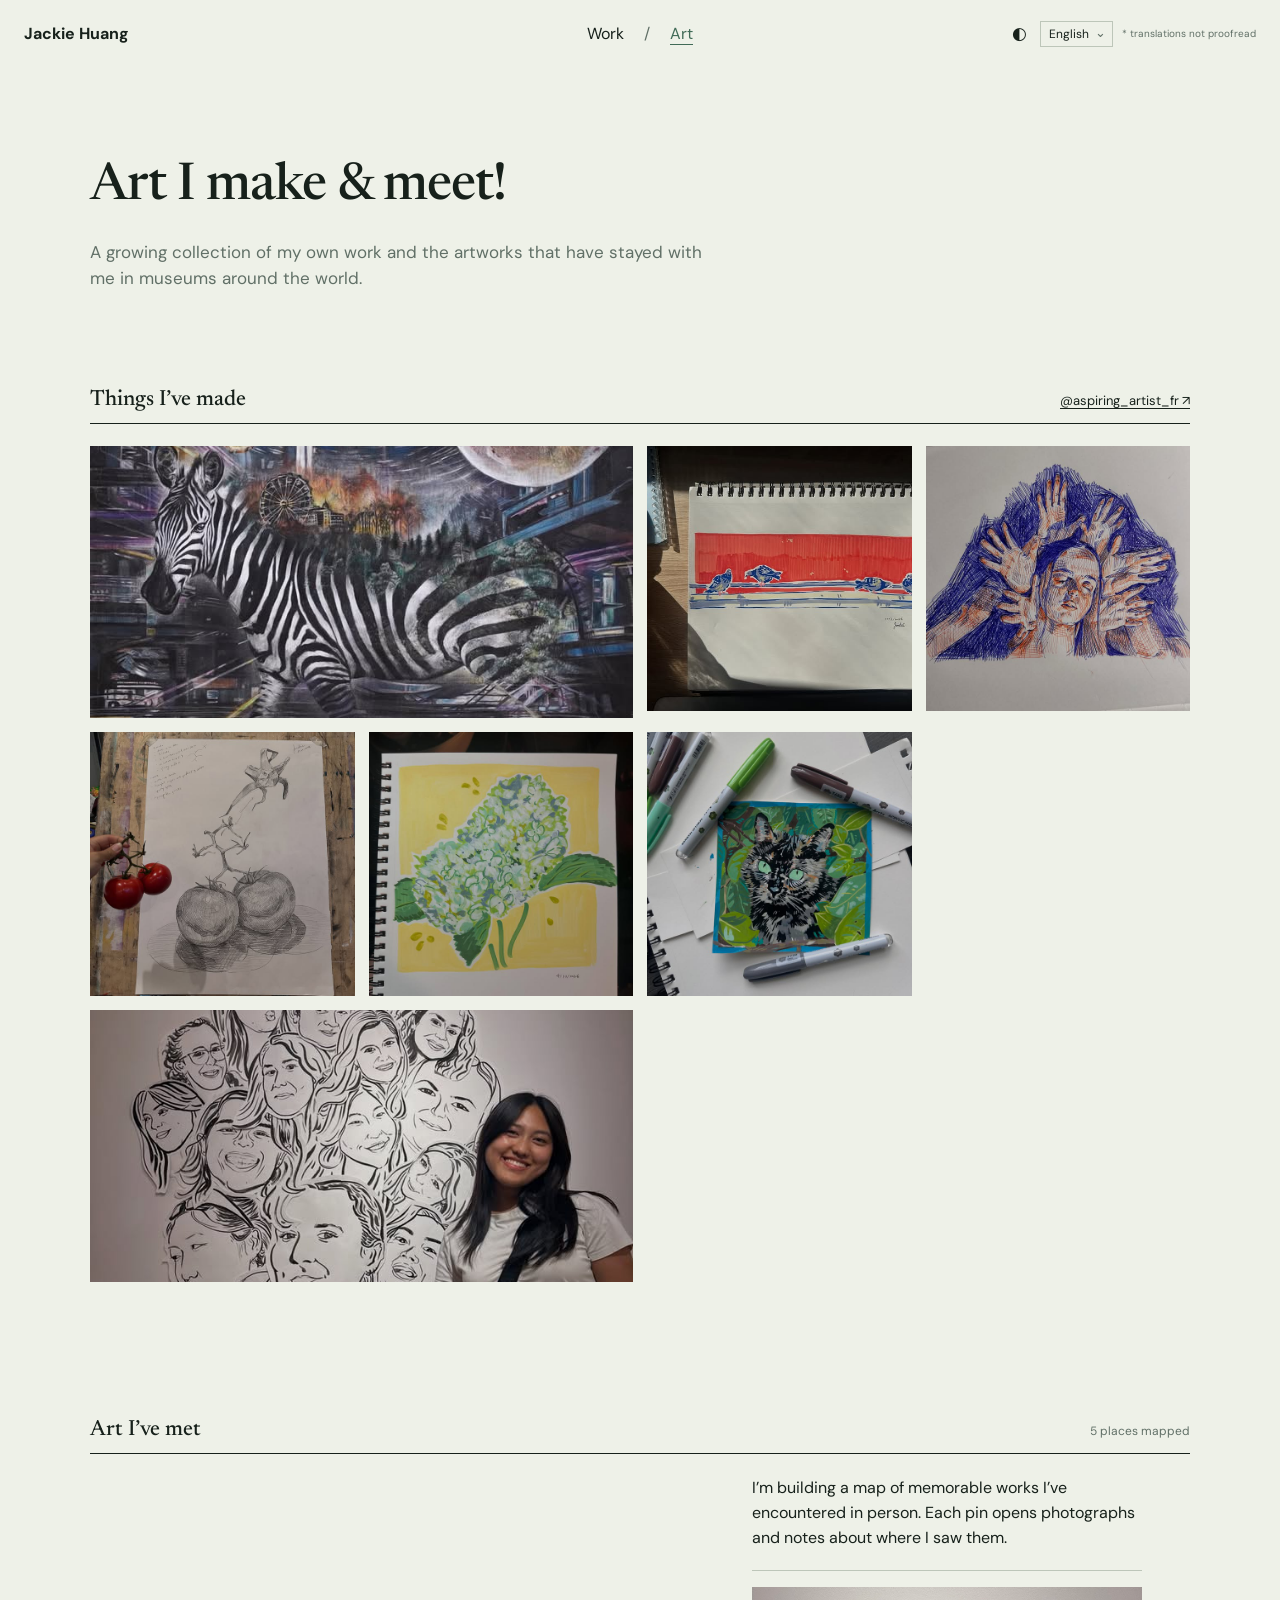
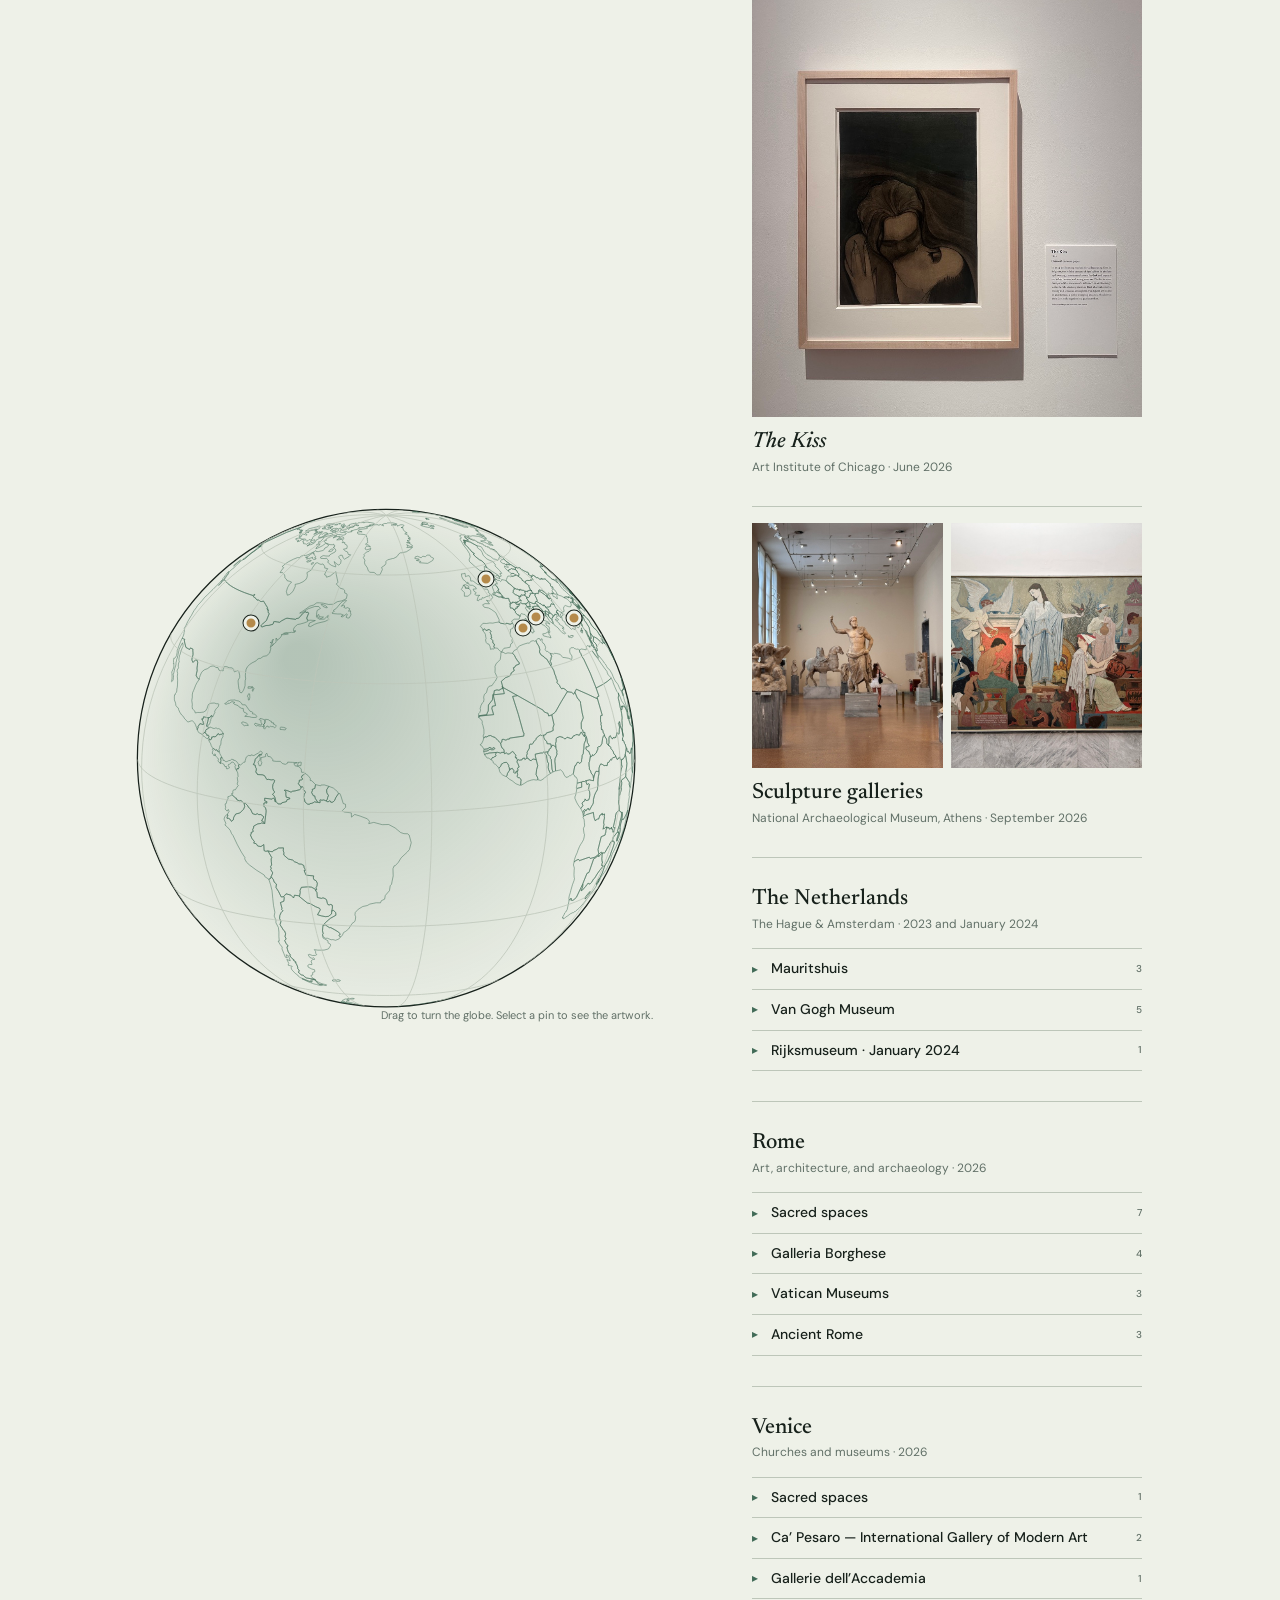
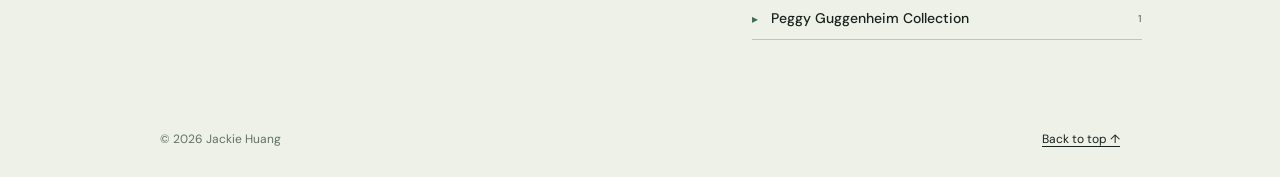
==== art.html @ d1104875 "Add Rijksmuseum visit from January 2024" ====
<!doctype html>
<html lang="en">
<head>
  <meta charset="utf-8">
  <meta name="viewport" content="width=device-width, initial-scale=1">
  <meta name="description" content="Art made and encountered by Jackie Huang.">
  <meta name="theme-color" content="#EEF1E8">
  <title>Art — Jackie Huang</title>
  <link rel="icon" href="assets/favicon.svg" type="image/svg+xml">
  <link rel="stylesheet" href="styles.css?v=20261101-6">
</head>
<body class="art-page">
  <header class="topbar">
    <a class="name" href="index.html">Jackie Huang</a>
    <nav aria-label="Main navigation" data-i18n-aria="mainNavigation">
      <a href="index.html#work" data-i18n="navWork">Work</a><span>/</span>
      <a href="art.html" aria-current="page" data-i18n="navArt">Art</a>
    </nav>
    <div class="header-tools">
      <button id="theme-toggle" type="button" aria-label="Toggle dark mode" data-i18n-aria="themeToggle">◐</button>
      <label class="language-picker">
        <span class="sr-only" data-i18n="language">Language</span>
        <span class="select-shell">
          <select id="language-select" aria-label="Language" data-i18n-aria="language">
            <option value="en">English</option>
            <option value="zh-TW">繁體中文 *</option>
            <option value="fr">Français *</option>
            <option value="he">עברית *</option>
          </select>
        </span>
        <small data-i18n="translationNote">* translations not proofread</small>
      </label>
    </div>
  </header>

  <main id="top" class="art-main">
    <section class="art-intro">
      <h1 data-i18n="pageTitle">Art I make &amp; meet!</h1>
      <p data-i18n="pageIntro">A growing collection of my own work and the artworks that have stayed with me in museums around the world.</p>
    </section>

    <section class="art-section" aria-labelledby="my-art-title">
      <div class="section-line"><h2 id="my-art-title" data-i18n="myArt">Things I’ve made</h2><a href="https://www.instagram.com/aspiring_artist_fr/" target="_blank" rel="noreferrer">@aspiring_artist_fr ↗</a></div>
      <div class="art-grid">
        <figure class="wide"><img src="assets/art-zebra.jpg" alt="Mixed-media artwork of a zebra in a surreal landscape" data-i18n-alt="altZebra" loading="lazy"></figure>
        <figure><img src="assets/art-birds.jpg" alt="Red and blue marker drawing of birds" data-i18n-alt="altBirds" loading="lazy"></figure>
        <figure><img src="assets/art-hands.jpg" alt="Blue and orange ink portrait surrounded by hands" data-i18n-alt="altHands" loading="lazy"></figure>
        <figure><img src="assets/art-tomatoes.jpg" alt="Pencil still life study of tomatoes" data-i18n-alt="altTomatoes" loading="lazy"></figure>
        <figure><img src="assets/art-hydrangea.jpg" alt="Green hydrangea illustration on yellow" data-i18n-alt="altHydrangea" loading="lazy"></figure>
        <figure><img src="assets/art-cat.jpg" alt="Marker portrait of a tortoiseshell cat" data-i18n-alt="altCat" loading="lazy"></figure>
        <figure><img src="assets/art-wall.jpg" alt="Jackie standing beside a large wall drawing of faces" data-i18n-alt="altWall" loading="lazy"></figure>
      </div>
    </section>

    <section class="museum-section" aria-labelledby="museum-title">
      <div class="section-line"><h2 id="museum-title" data-i18n="museumTitle">Art I’ve met</h2><span data-i18n="museumCounter">5 places mapped</span></div>
      <div class="globe-layout">
        <div class="globe-wrap">
          <canvas id="museum-globe" width="640" height="640" aria-label="An interactive rotating globe for artworks seen around the world" data-i18n-aria="globeLabel"></canvas>
          <button class="globe-pin" id="chicago-pin" type="button" aria-label="View the artwork seen in Chicago" data-i18n-aria="chicagoPin"></button>
          <button class="globe-pin" id="athens-pin" type="button" aria-label="View the museum visit in Athens" data-i18n-aria="athensPin"></button>
          <button class="globe-pin" id="rome-pin" type="button" aria-label="View art and architecture seen in Rome" data-i18n-aria="romePin"></button>
          <button class="globe-pin" id="venice-pin" type="button" aria-label="View art and architecture seen in Venice" data-i18n-aria="venicePin"></button>
          <button class="globe-pin" id="netherlands-pin" type="button" aria-label="View artworks seen in the Netherlands" data-i18n-aria="netherlandsPin"></button>
          <p class="globe-instruction" data-i18n="globeInstruction">Drag to turn the globe.</p>
        </div>
        <div class="museum-copy">
          <p data-i18n="museumIntro">I’m building a map of memorable works I’ve encountered in person. Each pin will open a photograph and a note about where I saw it.</p>
          <article class="museum-card" id="chicago-art-entry">
            <img src="assets/aic-the-kiss-june-2026.jpeg" alt="The Kiss displayed at the Art Institute of Chicago" data-i18n-alt="altTheKiss" loading="lazy">
            <div>
              <h3><cite>The Kiss</cite></h3>
              <p data-i18n="chicagoVisit">Art Institute of Chicago · June 2026</p>
            </div>
          </article>
          <article class="museum-card" id="athens-art-entry">
            <div class="museum-card-images two-up">
              <img src="assets/athens-national-archaeological-museum-september-2026.jpeg" alt="A sculpture gallery at the National Archaeological Museum in Athens" data-i18n-alt="altAthensGallery" loading="lazy">
              <img src="assets/athens-national-archaeological-museum-mural-september-2026.jpeg" alt="A large decorative artwork at the National Archaeological Museum in Athens" data-i18n-alt="altAthensArtwork" loading="lazy">
            </div>
            <div>
              <h3 data-i18n="athensGallery">Sculpture galleries</h3>
              <p data-i18n="athensVisit">National Archaeological Museum, Athens · September 2026</p>
            </div>
          </article>
          <article class="museum-card travel-card" id="netherlands-art-entry">
            <div>
              <h3 data-i18n="netherlandsTitle">The Netherlands</h3>
              <p data-i18n="netherlandsVisit">The Hague &amp; Amsterdam · 2023 and January 2024</p>
            </div>
            <details class="travel-category">
              <summary><span>Mauritshuis</span><small>3</small></summary>
              <div class="travel-grid">
                <img src="assets/netherlands-mauritshuis-girl-pearl-earring-2023.jpeg" alt="Girl with a Pearl Earring at the Mauritshuis" data-i18n-alt="altMauritshuis" loading="lazy">
                <img src="assets/netherlands-mauritshuis-gallery-2023.jpeg" alt="Gallery interior at the Mauritshuis" data-i18n-alt="altMauritshuis" loading="lazy">
                <img src="assets/netherlands-mauritshuis-goldfinch-2023.jpeg" alt="The Goldfinch at the Mauritshuis" data-i18n-alt="altMauritshuis" loading="lazy">
              </div>
            </details>
            <details class="travel-category">
              <summary><span data-i18n="vanGoghMuseum">Van Gogh Museum</span><small>5</small></summary>
              <div class="travel-grid">
                <img src="assets/netherlands-van-gogh-self-portrait-2023.jpeg" alt="Self-Portrait with Grey Felt Hat at the Van Gogh Museum" data-i18n-alt="altVanGoghMuseum" loading="lazy">
                <img src="assets/netherlands-van-gogh-bedroom-2023.jpeg" alt="The Bedroom at the Van Gogh Museum" data-i18n-alt="altVanGoghMuseum" loading="lazy">
                <img src="assets/netherlands-van-gogh-sunflowers-2023.jpeg" alt="Sunflowers at the Van Gogh Museum" data-i18n-alt="altVanGoghMuseum" loading="lazy">
                <img src="assets/netherlands-van-gogh-yellow-house-2023.jpeg" alt="The Yellow House at the Van Gogh Museum" data-i18n-alt="altVanGoghMuseum" loading="lazy">
                <img src="assets/netherlands-van-gogh-almond-blossom-2023.jpeg" alt="Almond Blossom at the Van Gogh Museum" data-i18n-alt="altVanGoghMuseum" loading="lazy">
              </div>
            </details>
            <details class="travel-category">
              <summary><span data-i18n="rijksmuseumVisit">Rijksmuseum · January 2024</span><small>1</small></summary>
              <div class="travel-grid single">
                <img src="assets/netherlands-rijksmuseum-milkmaid-january-2024.jpeg" alt="The Milkmaid by Johannes Vermeer at the Rijksmuseum" data-i18n-alt="altRijksmuseum" loading="lazy">
              </div>
            </details>
          </article>
          <article class="museum-card travel-card" id="rome-art-entry">
            <div>
              <h3 data-i18n="romeTitle">Rome</h3>
              <p data-i18n="romeVisit">Art, architecture, and archaeology · 2026</p>
            </div>
            <details class="travel-category">
              <summary><span data-i18n="romeSacred">Sacred spaces</span><small>7</small></summary>
              <div class="travel-grid">
                <img src="assets/rome-sacred-dome-2026.jpeg" alt="Sacred art and architecture in Rome" data-i18n-alt="altRomeSacred" loading="lazy">
                <img src="assets/rome-st-peters-view-2026.jpeg" alt="Sacred art and architecture in Rome" data-i18n-alt="altRomeSacred" loading="lazy">
                <img src="assets/rome-pieta-2026.jpeg" alt="Sacred art and architecture in Rome" data-i18n-alt="altRomeSacred" loading="lazy">
                <img src="assets/rome-ecstasy-saint-teresa-2026.jpeg" alt="Sacred art and architecture in Rome" data-i18n-alt="altRomeSacred" loading="lazy">
                <img src="assets/rome-pantheon-2026.jpeg" alt="Sacred art and architecture in Rome" data-i18n-alt="altRomeSacred" loading="lazy">
                <img src="assets/rome-baroque-ceiling-2026.jpeg" alt="Sacred art and architecture in Rome" data-i18n-alt="altRomeSacred" loading="lazy">
                <img src="assets/rome-caravaggio-church-2026.jpeg" alt="Sacred art and architecture in Rome" data-i18n-alt="altRomeSacred" loading="lazy">
              </div>
            </details>
            <details class="travel-category">
              <summary><span data-i18n="romeBorghese">Galleria Borghese</span><small>4</small></summary>
              <div class="travel-grid">
                <img src="assets/rome-apollo-daphne-2026.jpeg" alt="Sculpture at the Galleria Borghese" data-i18n-alt="altRomeBorghese" loading="lazy">
                <img src="assets/rome-bernini-david-2026.jpeg" alt="Sculpture at the Galleria Borghese" data-i18n-alt="altRomeBorghese" loading="lazy">
                <img src="assets/rome-gallery-installation-2026.jpeg" alt="Gallery at the Galleria Borghese" data-i18n-alt="altRomeBorghese" loading="lazy">
                <img src="assets/rome-rape-proserpina-2026.jpeg" alt="Sculpture at the Galleria Borghese" data-i18n-alt="altRomeBorghese" loading="lazy">
              </div>
            </details>
            <details class="travel-category">
              <summary><span data-i18n="romeMuseums">Vatican Museums</span><small>3</small></summary>
              <div class="travel-grid">
                <img src="assets/rome-museum-display-2026.jpeg" alt="Art and displays in the Vatican Museums" data-i18n-alt="altRomeMuseums" loading="lazy">
                <img src="assets/rome-sartorio-painting-2026.jpeg" alt="Art and displays in the Vatican Museums" data-i18n-alt="altRomeMuseums" loading="lazy">
                <img src="assets/rome-drawing-2026.jpeg" alt="Art and displays in the Vatican Museums" data-i18n-alt="altRomeMuseums" loading="lazy">
              </div>
            </details>
            <details class="travel-category">
              <summary><span data-i18n="romeAncient">Ancient Rome</span><small>3</small></summary>
              <div class="travel-grid">
                <img src="assets/rome-capitoline-wolf-2026.jpeg" alt="Ancient Roman sites and objects" data-i18n-alt="altRomeAncient" loading="lazy">
                <img src="assets/rome-ancient-sarcophagus-2026.jpeg" alt="Ancient Roman sites and objects" data-i18n-alt="altRomeAncient" loading="lazy">
                <img src="assets/rome-colosseum-2026.jpeg" alt="Ancient Roman sites and objects" data-i18n-alt="altRomeAncient" loading="lazy">
              </div>
            </details>
          </article>
          <article class="museum-card travel-card" id="venice-art-entry">
            <div>
              <h3 data-i18n="veniceTitle">Venice</h3>
              <p data-i18n="veniceVisit">Churches and museums · 2026</p>
            </div>
            <details class="travel-category">
              <summary><span data-i18n="veniceSacred">Sacred spaces</span><small>1</small></summary>
              <div class="travel-grid single"><img src="assets/venice-sacred-space-2026.jpeg" alt="A sacred interior in Venice" data-i18n-alt="altVeniceSacred" loading="lazy"></div>
            </details>
            <details class="travel-category">
              <summary><span data-i18n="caPesaro">Ca’ Pesaro — International Gallery of Modern Art</span><small>2</small></summary>
              <div class="travel-grid">
                <img src="assets/venice-ca-pesaro-runners-2026.jpeg" alt="Art at Ca’ Pesaro’s International Gallery of Modern Art" data-i18n-alt="altCaPesaro" loading="lazy">
                <img src="assets/venice-ca-pesaro-gallery-2026.jpeg" alt="Art at Ca’ Pesaro’s International Gallery of Modern Art" data-i18n-alt="altCaPesaro" loading="lazy">
              </div>
            </details>
            <details class="travel-category">
              <summary><span>Gallerie dell’Accademia</span><small>1</small></summary>
              <div class="travel-grid single"><img src="assets/venice-accademia-gallery-2026.jpeg" alt="A gallery at the Gallerie dell’Accademia in Venice" data-i18n-alt="altAccademia" loading="lazy"></div>
            </details>
            <details class="travel-category">
              <summary><span>Peggy Guggenheim Collection</span><small>1</small></summary>
              <div class="travel-grid single"><img src="assets/venice-guggenheim-gallery-2026.jpeg" alt="A gallery at the Peggy Guggenheim Collection in Venice" data-i18n-alt="altGuggenheim" loading="lazy"></div>
            </details>
          </article>
        </div>
      </div>
    </section>
  </main>

  <footer><span>© <span id="year"></span> Jackie Huang</span><a href="#top"><span data-i18n="backToTop">Back to top</span> ↑</a></footer>
  <script src="assets/topojson-client.min.js"></script>
  <script src="art.js?v=20261101-14"></script>
</body>
</html>
---- styles.css ----
@import url('https://fonts.googleapis.com/css2?family=DM+Sans:wght@400;500;600&family=Newsreader:ital,opsz,wght@0,6..72,500;1,6..72,500&family=Noto+Sans+TC:wght@400;500;600&display=swap');
:root { --bg:#EEF1E8; --text:#17211B; --accent:#416B57; --secondary:#B58A4B; --muted:#617067; --line:#BDC6B9; --link:#17211B; --mouse-x:50vw; --mouse-y:35vh; color-scheme:light; }
:root.dark { --bg:#111713; --text:#EDF1E9; --accent:#79A98D; --secondary:#D2AA70; --muted:#A8B2A9; --line:#37443B; --link:#EDF1E9; color-scheme:dark; }
* { box-sizing:border-box; }
html { scroll-behavior:smooth; }
body { margin:0; background:var(--bg); color:var(--text); font:16px/1.55 "DM Sans", Arial, sans-serif; transition:background .3s,color .3s; }
:lang(zh-TW) body { font-family:"Noto Sans TC","PingFang TC","Microsoft JhengHei",sans-serif; letter-spacing:.015em; }
:lang(zh-TW) .name-window strong,
:lang(zh-TW) .bio>p:first-child,
:lang(zh-TW) summary,
:lang(zh-TW) .section-line h2 { font-family:"Noto Sans TC","PingFang TC","Microsoft JhengHei",sans-serif; font-weight:500; letter-spacing:.01em; }
body::before { content:""; position:fixed; inset:0; z-index:-1; pointer-events:none; opacity:0; transition:opacity .35s; background:radial-gradient(500px circle at var(--mouse-x) var(--mouse-y), rgba(121,169,141,.22), transparent 58%),radial-gradient(280px circle at calc(var(--mouse-x) + 110px) calc(var(--mouse-y) - 80px), rgba(210,170,112,.12), transparent 64%); }
.dark body::before { opacity:1; }
a { color:var(--link); text-underline-offset:3px; }
a:hover { color:var(--accent); }
button { color:inherit; }
.topbar { width:min(100% - 48px, 1240px); margin:0 auto; min-height:68px; display:grid; grid-template-columns:1fr auto 1fr; align-items:center; }
.topbar a { text-decoration:none; }.topbar .name { font-weight:700; }.topbar nav { display:flex; gap:20px; }.topbar nav span { color:var(--muted); }
.topbar nav a[aria-current="page"] { color:var(--accent); text-decoration:underline; text-underline-offset:5px; }
.language-picker { justify-self:end; display:flex; align-items:center; gap:9px; }
.header-tools { justify-self:end; display:flex; align-items:center; gap:10px; }
.header-tools #theme-toggle { font-size:17px; }
.select-shell { position:relative; display:inline-flex; }
.select-shell::after { content:"⌄"; position:absolute; right:7px; top:50%; transform:translateY(-58%); color:var(--muted); font-size:13px; line-height:1; pointer-events:none; }
.language-picker select { appearance:none; -webkit-appearance:none; field-sizing:content; min-width:0; color:var(--text); background:transparent; border:1px solid var(--line); border-radius:0; padding:5px 23px 5px 8px; font:12px/1.2 "DM Sans",Arial,sans-serif; cursor:pointer; }
.language-picker small { color:var(--muted); font-size:10px; font-weight:400; white-space:nowrap; }
.sr-only { position:absolute; width:1px; height:1px; padding:0; margin:-1px; overflow:hidden; clip:rect(0,0,0,0); white-space:nowrap; border:0; }
[dir="rtl"] .bio,[dir="rtl"] .detail-body,[dir="rtl"] .play { text-align:right; }
[dir="rtl"] .name-machine { direction:ltr; }
[dir="rtl"] .profile { text-align:right; }
[dir="rtl"] .profile-row,
[dir="rtl"] .small-links { direction:ltr; justify-content:flex-end; }
[dir="rtl"] .profile>a { direction:ltr; text-align:right; }
[dir="rtl"] bdi,
[dir="rtl"] .bio a,
[dir="rtl"] .detail-body a { direction:ltr; unicode-bidi:isolate; }
[dir="rtl"] bdi { display:inline-block; white-space:nowrap; }
main { width:min(100% - 48px, 960px); margin:105px auto 0; }
.intro { display:grid; grid-template-columns:230px minmax(0, 580px); gap:68px; align-items:start; }
.profile { text-align:right; font-size:14px; }
.profile img { display:block; width:100%; aspect-ratio:4/3; object-fit:cover; margin-bottom:18px; filter:saturate(.88); }
.name-machine { display:grid; grid-template-columns:1fr 24px; gap:8px; align-items:center; margin:0 0 14px auto; width:225px; text-align:left; }
.name-window { min-width:0; border:1px solid var(--line); padding:9px 11px 8px; overflow:hidden; background:color-mix(in srgb,var(--bg) 88%,transparent); }
.name-window strong,.name-window span { display:block; white-space:nowrap; }
.name-window strong { font:500 23px/1.1 "Newsreader", Georgia, serif; letter-spacing:-.015em; }
.name-window strong.long-name { font-size:20px; letter-spacing:-.035em; }
.name-window span { color:var(--muted); font-size:9px; text-transform:uppercase; letter-spacing:.08em; margin-top:3px; }
.name-window.spinning strong,.name-window.spinning span { animation:slot-roll .42s cubic-bezier(.2,.8,.2,1); }
#name-lever { position:relative; width:24px; height:48px; padding:0; border:0; background:none; cursor:pointer; }
#name-lever i { position:absolute; width:2px; height:31px; background:var(--text); left:11px; top:11px; transform-origin:bottom; transition:transform .18s; }
#name-lever b { position:absolute; width:11px; height:11px; border-radius:50%; background:var(--secondary); left:7px; top:3px; }
#name-lever:active i { transform:rotate(28deg); }
#name-lever:active b { transform:translate(8px,5px); }
@keyframes slot-roll { 0%{transform:translateY(0);opacity:1} 45%{transform:translateY(18px);opacity:0} 55%{transform:translateY(-18px);opacity:0} 100%{transform:translateY(0);opacity:1} }
.profile-row { display:flex; justify-content:flex-end; align-items:center; gap:10px; }
h1 { font:500 30px/1.1 "Newsreader", Georgia, serif; margin:0; letter-spacing:-.02em; }
.profile p { color:var(--muted); margin:6px 0 14px; }
.profile>a { display:block; font-size:13px; }
.small-links { display:flex; justify-content:flex-end; gap:14px; margin-top:14px; }
#theme-toggle { border:0; background:none; padding:3px; font-size:19px; line-height:1; cursor:pointer; }
.bio { font-size:17px; }.bio>p { margin:0 0 18px; }
.bio>p:first-child { font:500 22px/1.45 "Newsreader", Georgia, serif; letter-spacing:-.01em; }
details { border-top:1px solid var(--line); }
details:last-of-type { border-bottom:1px solid var(--line); }
summary { cursor:pointer; padding:15px 0; list-style:none; font:500 19px/1.4 "Newsreader", Georgia, serif; }
summary::-webkit-details-marker { display:none; }
summary::before { content:"▸"; display:inline-block; width:25px; color:var(--accent); transition:transform .15s; }
details[open] summary::before { transform:rotate(90deg); }
.detail-body { padding:0 0 18px 25px; font-size:15px; }.detail-body p:last-child { margin-bottom:0; }.detail-body span,.placeholder { color:var(--muted); }
.detail-body .work-title { color:var(--link); text-decoration:underline; text-underline-offset:3px; }
.contact-list { display:flex; flex-direction:column; gap:5px; }
.feedback-form { padding:0 0 20px 25px; }
.feedback-form>label { display:block; margin-bottom:7px; font-size:14px; }
.feedback-form textarea { display:block; width:100%; resize:vertical; min-height:96px; padding:10px 11px; color:var(--text); background:color-mix(in srgb,var(--bg) 80%,transparent); border:1px solid var(--line); border-radius:0; font:14px/1.5 "DM Sans",Arial,sans-serif; }
.feedback-form textarea:focus { outline:1px solid var(--accent); outline-offset:2px; }
.feedback-actions { display:flex; justify-content:space-between; align-items:center; gap:15px; margin-top:9px; }
.feedback-actions span { color:var(--muted); font-size:11px; }
.feedback-actions button { padding:0; border:0; background:none; font:13px/1.4 "DM Sans",Arial,sans-serif; text-decoration:underline; text-underline-offset:3px; cursor:pointer; }
.honeypot { position:absolute; left:-9999px; }
[dir="rtl"] .feedback-form { padding-right:25px; padding-left:0; }
.art-section,.play { margin-top:130px; }
.section-line { display:flex; justify-content:space-between; align-items:baseline; border-bottom:1px solid var(--text); padding-bottom:10px; margin-bottom:22px; }
.section-line h2 { margin:0; font:500 22px/1.2 "Newsreader", Georgia, serif; }.section-line a,.section-line button { font-size:13px; }
.art-grid { display:grid; grid-template-columns:repeat(3,1fr); gap:12px; align-items:start; }
.art-grid figure { margin:0; overflow:hidden; background:#ddd; }.art-grid .wide { grid-column:span 2; }
.art-grid img { width:100%; display:block; aspect-ratio:1/1; object-fit:cover; transition:filter .15s; }.art-grid img:hover { filter:grayscale(1); }
.art-grid .wide img { aspect-ratio:2/1; }.art-grid figure:last-child { grid-column:span 2; }.art-grid figure:last-child img { aspect-ratio:2/1; object-position:center 36%; }
.play p { color:var(--muted); font-size:13px; margin-top:-8px; }.section-line button { border:0; background:none; text-decoration:underline; text-underline-offset:3px; cursor:pointer; }
#constellation { display:block; width:100%; height:250px; border-bottom:1px solid var(--line); cursor:crosshair; }
.art-main { width:min(100% - 48px, 1100px); margin-top:92px; }
.art-intro { max-width:720px; margin-bottom:95px; }
.art-intro .eyebrow { margin:0 0 11px; color:var(--accent); font-size:12px; text-transform:uppercase; letter-spacing:.11em; }
.art-intro h1 { max-width:690px; font-size:52px; line-height:1.06; }
.art-intro>p:last-child { max-width:620px; margin:24px 0 0; color:var(--muted); font-size:17px; }
.art-page .art-section { margin-top:0; }
.art-page .art-grid { grid-template-columns:repeat(4,1fr); gap:14px; }
.art-page .art-grid .wide { grid-column:span 2; }
.art-page .art-grid figure:last-child { grid-column:span 2; }
.museum-section { margin-top:135px; }
.museum-section .section-line span { color:var(--muted); font-size:12px; }
.globe-layout { display:grid; grid-template-columns:minmax(320px, 1.15fr) minmax(240px, .85fr); gap:70px; align-items:center; }
.globe-wrap { position:relative; min-width:0; }
#museum-globe { display:block; width:100%; aspect-ratio:1; cursor:grab; touch-action:none; }
#museum-globe:active { cursor:grabbing; }
.globe-pin { position:absolute; width:15px; height:15px; padding:0; border:3px solid var(--bg); border-radius:50%; background:var(--secondary); box-shadow:0 0 0 1px var(--text); transform:translate(-50%,-50%); cursor:pointer; z-index:2; }
.globe-pin:hover,.globe-pin:focus-visible { width:20px; height:20px; outline:none; }
.globe-instruction { position:absolute; right:5%; bottom:5%; margin:0; color:var(--muted); font-size:11px; }
.museum-copy { max-width:390px; }
.museum-copy p { margin:0 0 20px; }
.museum-copy .placeholder { font-size:13px; }
.museum-card { border-top:1px solid var(--line); padding-top:16px; transition:border-color .25s; }
.museum-card + .museum-card { margin-top:30px; }
.museum-card img { display:block; width:100%; max-height:430px; object-fit:cover; object-position:center 55%; }
.museum-card-images { display:grid; gap:8px; }
.museum-card-images.two-up { grid-template-columns:1fr 1fr; }
.museum-card-images.two-up img { height:245px; }
.museum-card h3 { margin:12px 0 2px; font:500 22px/1.2 "Newsreader",Georgia,serif; }
.museum-card p { margin:0; color:var(--muted); font-size:12px; }
.museum-card.selected { animation:entry-pulse .8s ease-out; }
.travel-card>div:first-child { margin-bottom:15px; }
.travel-category { border-top:1px solid var(--line); }
.travel-category:last-of-type { border-bottom:1px solid var(--line); }
.travel-category summary { display:flex; justify-content:space-between; align-items:center; padding:10px 0; font:500 14px/1.4 "DM Sans",Arial,sans-serif; }
.travel-category summary::before { width:19px; font-size:12px; }
.travel-category summary small { margin-left:auto; color:var(--muted); font-size:10px; }
.travel-grid { display:grid; grid-template-columns:1fr 1fr; gap:7px; padding:0 0 12px 19px; }
.travel-grid img { height:165px; }
.travel-grid.single { grid-template-columns:1fr; }
.travel-grid.single img { height:auto; max-height:360px; }
[dir="rtl"] .travel-grid { padding-right:19px; padding-left:0; }
[dir="rtl"] .travel-category summary small { margin-right:auto; margin-left:0; }
@keyframes entry-pulse { 0%{border-color:var(--secondary);background:color-mix(in srgb,var(--secondary) 12%,transparent)} 100%{border-color:var(--line);background:transparent} }
[dir="rtl"] .art-intro,[dir="rtl"] .museum-copy { text-align:right; }
[dir="rtl"] .globe-instruction { right:auto; left:5%; }
[dir="rtl"] body.art-page { direction:ltr; }
[dir="rtl"] .art-page .topbar nav,
[dir="rtl"] .art-page .language-picker,
[dir="rtl"] .art-page .art-intro,
[dir="rtl"] .art-page .section-line,
[dir="rtl"] .art-page .museum-copy { direction:rtl; }
[dir="rtl"] .art-page .art-grid,
[dir="rtl"] .art-page .globe-wrap { direction:ltr; }
footer { width:min(100% - 48px, 960px); margin:90px auto 28px; display:flex; justify-content:space-between; color:var(--muted); font-size:12px; }
@media(max-width:700px){ .topbar{width:calc(100% - 30px);grid-template-columns:1fr auto}.topbar nav{display:none}.language-picker{display:grid;justify-items:end;gap:2px}.language-picker small{font-size:8px}.header-tools{gap:6px}main{width:calc(100% - 30px);margin-top:55px}.intro{grid-template-columns:1fr;gap:38px}.profile{text-align:left}.profile img{max-width:360px}.name-machine{margin-left:0}.profile-row,.small-links{justify-content:flex-start}.art-section,.play{margin-top:90px}.art-grid,.art-page .art-grid{grid-template-columns:1fr 1fr}.art-grid .wide,.art-page .art-grid .wide{grid-column:span 2}.art-grid figure:last-child,.art-page .art-grid figure:last-child{grid-column:span 2}.art-intro{margin-bottom:70px}.art-intro h1{font-size:38px}.museum-section{margin-top:95px}.globe-layout{grid-template-columns:1fr;gap:30px}.museum-copy{max-width:100%}.museum-card-images.two-up{grid-template-columns:1fr}.museum-card-images.two-up img{height:auto;max-height:420px}.travel-grid img{height:145px}footer{width:calc(100% - 30px)}}
@media(prefers-reduced-motion:reduce){html{scroll-behavior:auto}*{transition:none!important}.name-window.spinning strong,.name-window.spinning span{animation:none}}
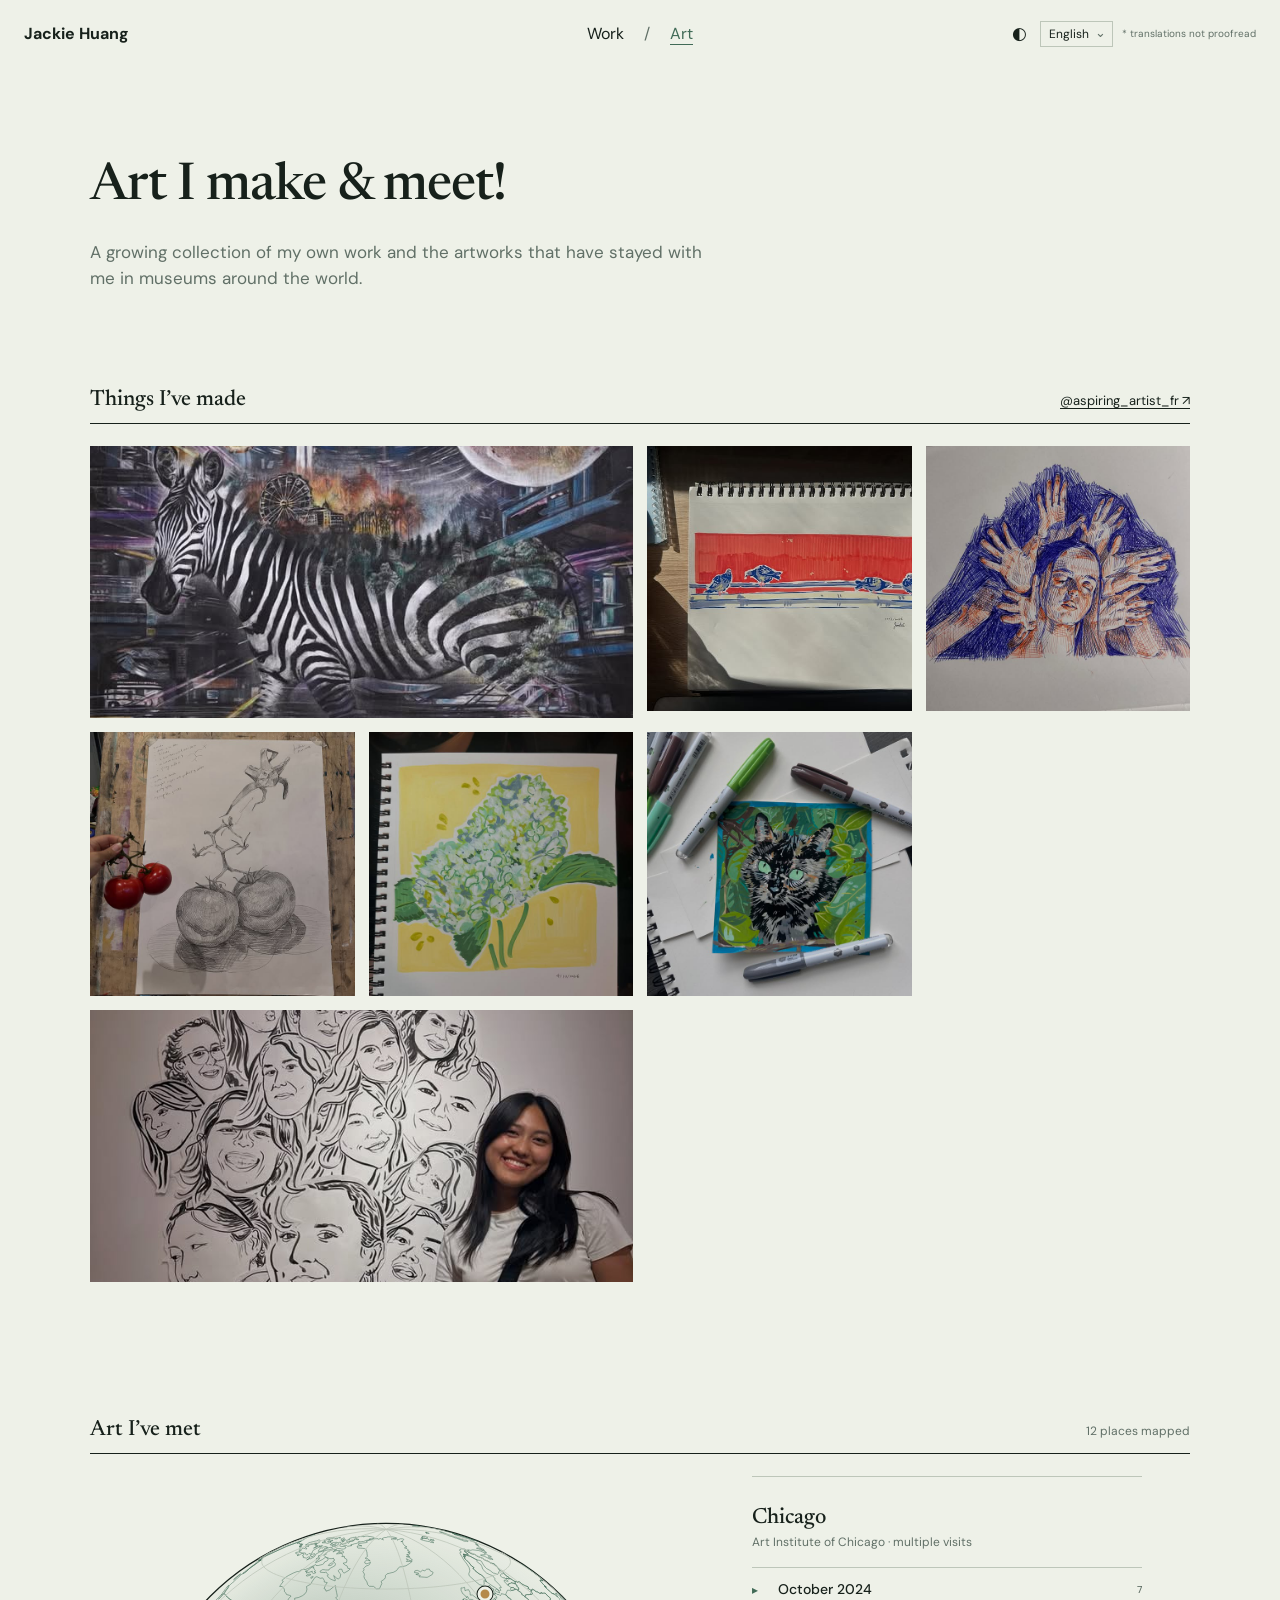
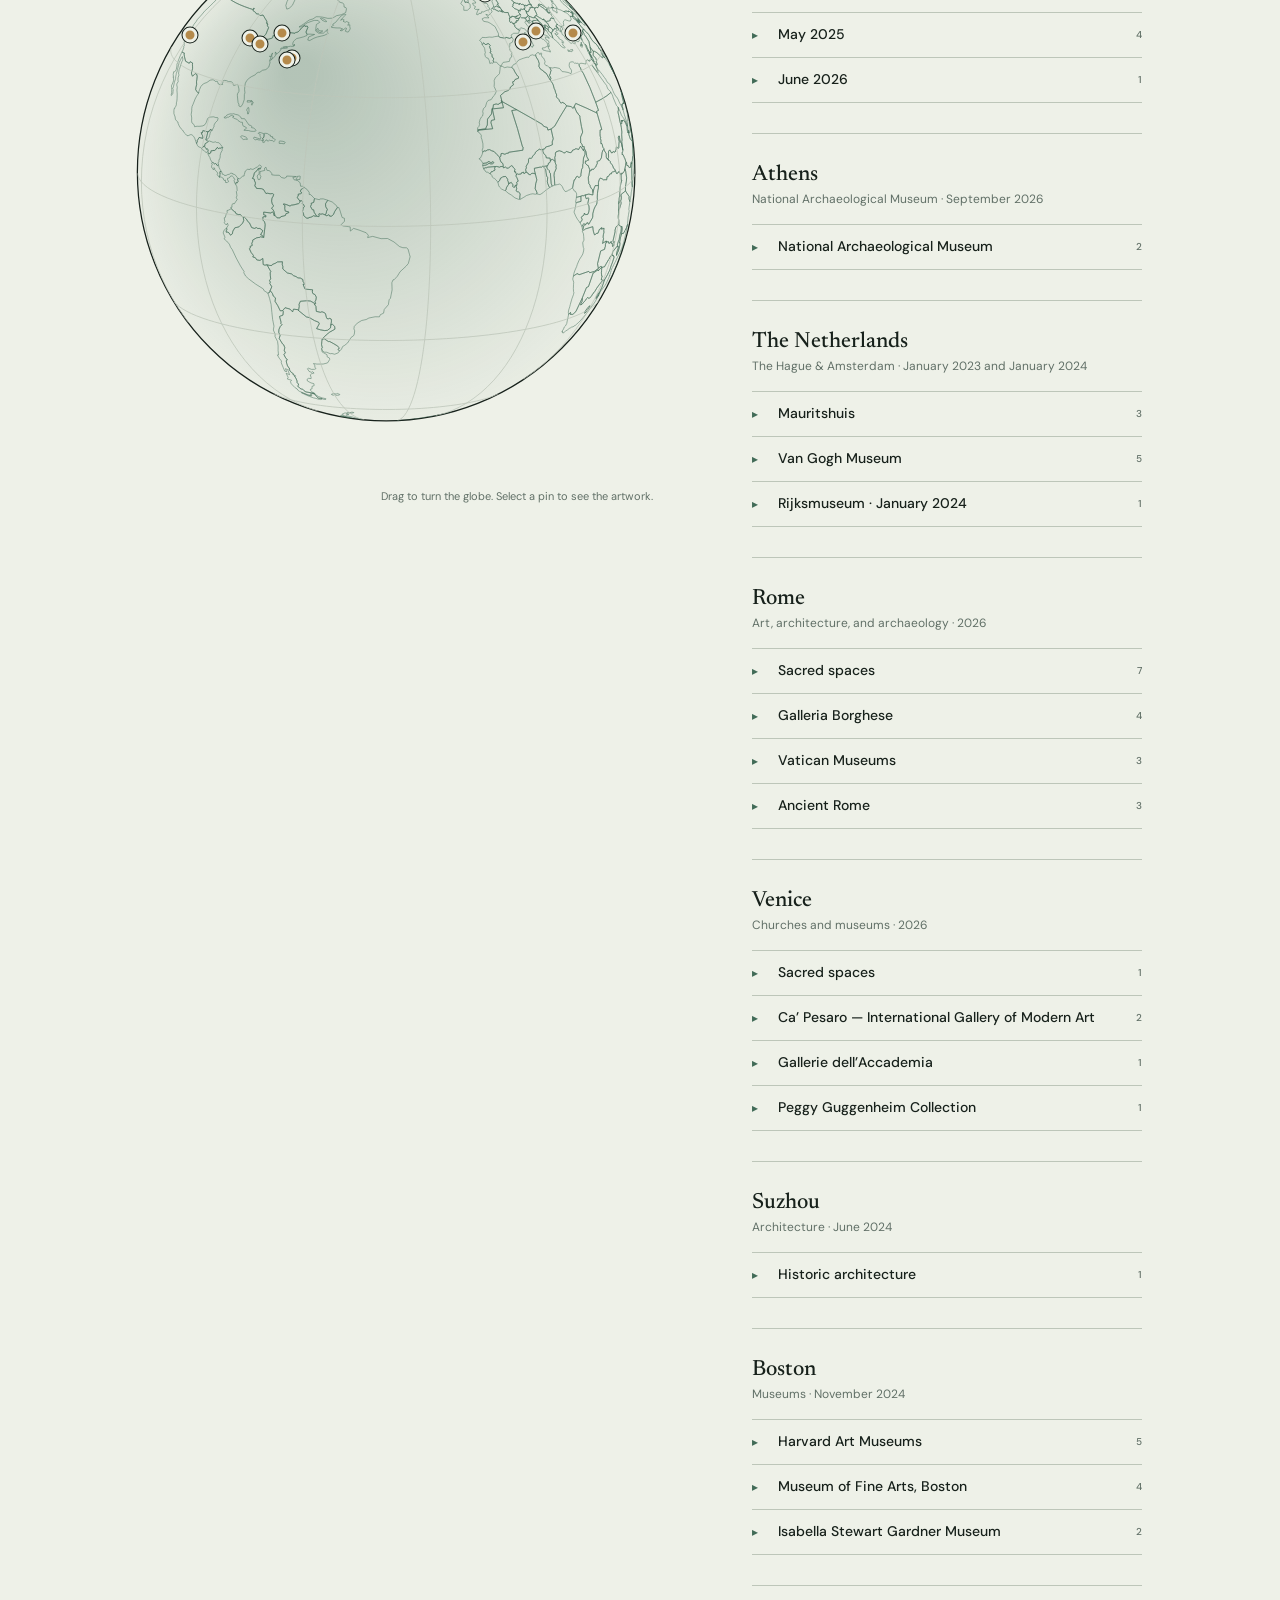
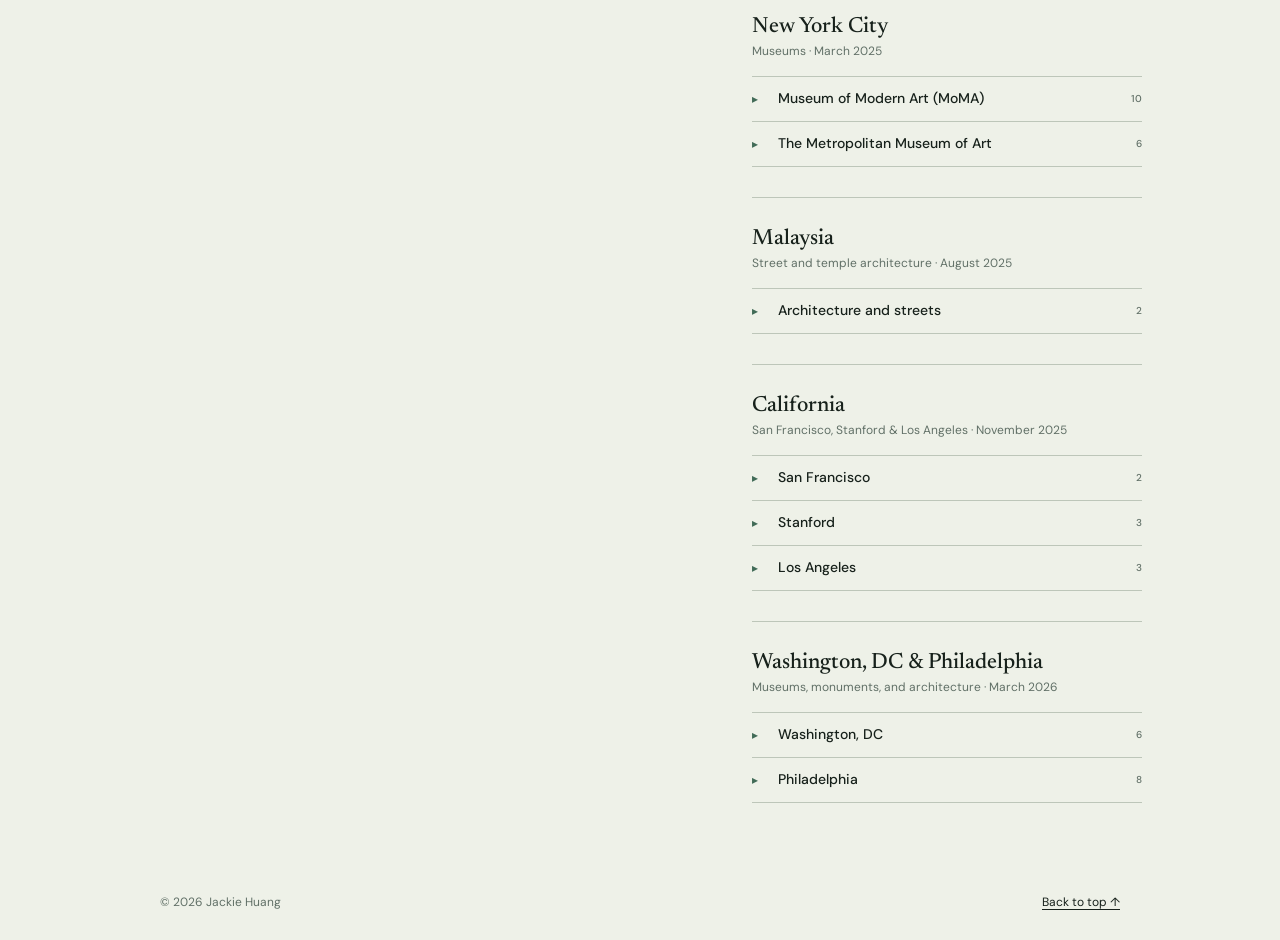
==== commit 4d9b4bed: "Expand travel art map and improve gallery UX" ====
--- a/art.html
+++ b/art.html
@@ -7,7 +7,7 @@
   <meta name="theme-color" content="#EEF1E8">
   <title>Art — Jackie Huang</title>
   <link rel="icon" href="assets/favicon.svg" type="image/svg+xml">
-  <link rel="stylesheet" href="styles.css?v=20261101-6">
+  <link rel="stylesheet" href="styles.css?v=20261101-7">
 </head>
 <body class="art-page">
   <header class="topbar">
@@ -53,7 +53,7 @@
     </section>
 
     <section class="museum-section" aria-labelledby="museum-title">
-      <div class="section-line"><h2 id="museum-title" data-i18n="museumTitle">Art I’ve met</h2><span data-i18n="museumCounter">5 places mapped</span></div>
+      <div class="section-line"><h2 id="museum-title" data-i18n="museumTitle">Art I’ve met</h2><span data-i18n="museumCounter">12 places mapped</span></div>
       <div class="globe-layout">
         <div class="globe-wrap">
           <canvas id="museum-globe" width="640" height="640" aria-label="An interactive rotating globe for artworks seen around the world" data-i18n-aria="globeLabel"></canvas>
@@ -62,31 +62,58 @@
           <button class="globe-pin" id="rome-pin" type="button" aria-label="View art and architecture seen in Rome" data-i18n-aria="romePin"></button>
           <button class="globe-pin" id="venice-pin" type="button" aria-label="View art and architecture seen in Venice" data-i18n-aria="venicePin"></button>
           <button class="globe-pin" id="netherlands-pin" type="button" aria-label="View artworks seen in the Netherlands" data-i18n-aria="netherlandsPin"></button>
+          <button class="globe-pin" id="suzhou-pin" type="button" aria-label="View architecture seen in Suzhou" data-i18n-aria="suzhouPin"></button>
+          <button class="globe-pin" id="boston-pin" type="button" aria-label="View artworks seen in Boston" data-i18n-aria="bostonPin"></button>
+          <button class="globe-pin" id="new-york-pin" type="button" aria-label="View artworks seen at MoMA in New York" data-i18n-aria="newYorkPin"></button>
+          <button class="globe-pin" id="malaysia-pin" type="button" aria-label="View architecture seen in Malaysia" data-i18n-aria="malaysiaPin"></button>
+          <button class="globe-pin" id="california-pin" type="button" aria-label="View art and architecture seen in California" data-i18n-aria="californiaPin"></button>
+          <button class="globe-pin" id="dc-pin" type="button" aria-label="View art and landmarks seen in Washington, DC" data-i18n-aria="dcPin"></button>
+          <button class="globe-pin" id="philadelphia-pin" type="button" aria-label="View artworks seen in Philadelphia" data-i18n-aria="philadelphiaPin"></button>
           <p class="globe-instruction" data-i18n="globeInstruction">Drag to turn the globe.</p>
         </div>
-        <div class="museum-copy">
-          <p data-i18n="museumIntro">I’m building a map of memorable works I’ve encountered in person. Each pin will open a photograph and a note about where I saw it.</p>
-          <article class="museum-card" id="chicago-art-entry">
-            <img src="assets/aic-the-kiss-june-2026.jpeg" alt="The Kiss displayed at the Art Institute of Chicago" data-i18n-alt="altTheKiss" loading="lazy">
-            <div>
-              <h3><cite>The Kiss</cite></h3>
-              <p data-i18n="chicagoVisit">Art Institute of Chicago · June 2026</p>
-            </div>
-          </article>
-          <article class="museum-card" id="athens-art-entry">
-            <div class="museum-card-images two-up">
-              <img src="assets/athens-national-archaeological-museum-september-2026.jpeg" alt="A sculpture gallery at the National Archaeological Museum in Athens" data-i18n-alt="altAthensGallery" loading="lazy">
-              <img src="assets/athens-national-archaeological-museum-mural-september-2026.jpeg" alt="A large decorative artwork at the National Archaeological Museum in Athens" data-i18n-alt="altAthensArtwork" loading="lazy">
-            </div>
-            <div>
-              <h3 data-i18n="athensGallery">Sculpture galleries</h3>
-              <p data-i18n="athensVisit">National Archaeological Museum, Athens · September 2026</p>
-            </div>
+        <div class="museum-copy" aria-live="polite">
+          <article class="museum-card travel-card" id="chicago-art-entry">
+            <div><h3 data-i18n="chicagoTitle">Chicago</h3><p data-i18n="chicagoVisit">Art Institute of Chicago · multiple visits</p></div>
+            <details class="travel-category">
+              <summary><span data-i18n="october2024">October 2024</span><small>7</small></summary>
+              <div class="travel-grid">
+                <img src="assets/chicago-aic-relief-october-2024.jpeg" alt="Artwork at the Art Institute of Chicago" data-i18n-alt="altAic" loading="lazy">
+                <img src="assets/chicago-aic-great-wave-october-2024.jpeg" alt="Artwork at the Art Institute of Chicago" data-i18n-alt="altAic" loading="lazy">
+                <img src="assets/chicago-aic-nighthawks-october-2024.jpeg" alt="Artwork at the Art Institute of Chicago" data-i18n-alt="altAic" loading="lazy">
+                <img src="assets/chicago-aic-american-gothic-october-2024.jpeg" alt="Artwork at the Art Institute of Chicago" data-i18n-alt="altAic" loading="lazy">
+                <img src="assets/chicago-aic-child-bath-october-2024.jpeg" alt="Artwork at the Art Institute of Chicago" data-i18n-alt="altAic" loading="lazy">
+                <img src="assets/chicago-aic-la-grande-jatte-october-2024.jpeg" alt="Artwork at the Art Institute of Chicago" data-i18n-alt="altAic" loading="lazy">
+                <img src="assets/chicago-aic-piano-october-2024.jpeg" alt="Artwork at the Art Institute of Chicago" data-i18n-alt="altAic" loading="lazy">
+              </div>
+            </details>
+            <details class="travel-category">
+              <summary><span data-i18n="may2025">May 2025</span><small>4</small></summary>
+              <div class="travel-grid">
+                <img src="assets/chicago-aic-frida-may-2025.jpeg" alt="Artwork at the Art Institute of Chicago" data-i18n-alt="altAic" loading="lazy">
+                <img src="assets/chicago-aic-warhol-may-2025.jpeg" alt="Artwork at the Art Institute of Chicago" data-i18n-alt="altAic" loading="lazy">
+                <img src="assets/chicago-aic-dogs-may-2025.jpeg" alt="Artwork at the Art Institute of Chicago" data-i18n-alt="altAic" loading="lazy">
+                <img src="assets/chicago-aic-frida-painting-may-2025.jpeg" alt="Artwork at the Art Institute of Chicago" data-i18n-alt="altAic" loading="lazy">
+              </div>
+            </details>
+            <details class="travel-category">
+              <summary><span data-i18n="june2026">June 2026</span><small>1</small></summary>
+              <div class="travel-grid single"><img src="assets/aic-the-kiss-june-2026.jpeg" alt="The Kiss displayed at the Art Institute of Chicago" data-i18n-alt="altTheKiss" loading="lazy"></div>
+            </details>
+          </article>
+          <article class="museum-card travel-card" id="athens-art-entry">
+            <div><h3 data-i18n="athensTitle">Athens</h3><p data-i18n="athensVisit">National Archaeological Museum · September 2026</p></div>
+            <details class="travel-category">
+              <summary><span data-i18n="athensGallery">National Archaeological Museum</span><small>2</small></summary>
+              <div class="travel-grid">
+                <img src="assets/athens-national-archaeological-museum-september-2026.jpeg" alt="A sculpture gallery at the National Archaeological Museum in Athens" data-i18n-alt="altAthensGallery" loading="lazy">
+                <img src="assets/athens-national-archaeological-museum-mural-september-2026.jpeg" alt="A large decorative artwork at the National Archaeological Museum in Athens" data-i18n-alt="altAthensArtwork" loading="lazy">
+              </div>
+            </details>
           </article>
           <article class="museum-card travel-card" id="netherlands-art-entry">
             <div>
               <h3 data-i18n="netherlandsTitle">The Netherlands</h3>
-              <p data-i18n="netherlandsVisit">The Hague &amp; Amsterdam · 2023 and January 2024</p>
+              <p data-i18n="netherlandsVisit">The Hague &amp; Amsterdam · January 2023 and January 2024</p>
             </div>
             <details class="travel-category">
               <summary><span>Mauritshuis</span><small>3</small></summary>
@@ -181,6 +208,134 @@
               <div class="travel-grid single"><img src="assets/venice-guggenheim-gallery-2026.jpeg" alt="A gallery at the Peggy Guggenheim Collection in Venice" data-i18n-alt="altGuggenheim" loading="lazy"></div>
             </details>
           </article>
+          <article class="museum-card travel-card" id="suzhou-art-entry">
+            <div><h3 data-i18n="suzhouTitle">Suzhou</h3><p data-i18n="suzhouVisit">Architecture · June 2024</p></div>
+            <details class="travel-category">
+              <summary><span data-i18n="suzhouArchitecture">Historic architecture</span><small>1</small></summary>
+              <div class="travel-grid single"><img src="assets/suzhou-pagoda-june-2024.jpeg" alt="Historic pagoda in Suzhou" data-i18n-alt="altSuzhou" loading="lazy"></div>
+            </details>
+          </article>
+          <article class="museum-card travel-card" id="boston-art-entry">
+            <div><h3 data-i18n="bostonTitle">Boston</h3><p data-i18n="bostonVisit">Museums · November 2024</p></div>
+            <details class="travel-category">
+              <summary><span>Harvard Art Museums</span><small>5</small></summary>
+              <div class="travel-grid">
+                <img src="assets/boston-harvard-drawing-november-2024.jpeg" alt="Artwork at Harvard Art Museums" data-i18n-alt="altHarvard" loading="lazy">
+                <img src="assets/boston-harvard-dali-november-2024.jpeg" alt="Artwork at Harvard Art Museums" data-i18n-alt="altHarvard" loading="lazy">
+                <img src="assets/boston-harvard-monet-november-2024.jpeg" alt="Artwork at Harvard Art Museums" data-i18n-alt="altHarvard" loading="lazy">
+                <img src="assets/boston-harvard-klimt-november-2024.jpeg" alt="Artwork at Harvard Art Museums" data-i18n-alt="altHarvard" loading="lazy">
+                <img src="assets/boston-harvard-marc-november-2024.jpeg" alt="Artwork at Harvard Art Museums" data-i18n-alt="altHarvard" loading="lazy">
+              </div>
+            </details>
+            <details class="travel-category">
+              <summary><span data-i18n="mfaBoston">Museum of Fine Arts, Boston</span><small>4</small></summary>
+              <div class="travel-grid">
+                <img src="assets/boston-mfa-course-empire-november-2024.jpeg" alt="Artwork at the Museum of Fine Arts, Boston" data-i18n-alt="altMfaBoston" loading="lazy">
+                <img src="assets/boston-mfa-dance-bougival-november-2024.jpeg" alt="Artwork at the Museum of Fine Arts, Boston" data-i18n-alt="altMfaBoston" loading="lazy">
+                <img src="assets/boston-mfa-turner-november-2024.jpeg" alt="Artwork at the Museum of Fine Arts, Boston" data-i18n-alt="altMfaBoston" loading="lazy">
+                <img src="assets/boston-mfa-egyptian-november-2024.jpeg" alt="Artwork at the Museum of Fine Arts, Boston" data-i18n-alt="altMfaBoston" loading="lazy">
+              </div>
+            </details>
+            <details class="travel-category">
+              <summary><span>Isabella Stewart Gardner Museum</span><small>2</small></summary>
+              <div class="travel-grid">
+                <img src="assets/boston-gardner-courtyard-november-2024.jpeg" alt="Courtyard at the Isabella Stewart Gardner Museum" data-i18n-alt="altGardner" loading="lazy">
+                <img src="assets/boston-gardner-gallery-november-2024.jpeg" alt="Gallery at the Isabella Stewart Gardner Museum" data-i18n-alt="altGardner" loading="lazy">
+              </div>
+            </details>
+          </article>
+          <article class="museum-card travel-card" id="new-york-art-entry">
+            <div><h3 data-i18n="newYorkTitle">New York City</h3><p data-i18n="newYorkVisit">Museums · March 2025</p></div>
+            <details class="travel-category">
+              <summary><span data-i18n="moma">Museum of Modern Art (MoMA)</span><small>10</small></summary>
+              <div class="travel-grid">
+                <img src="assets/nyc-moma-fur-teacup-march-2025.jpeg" alt="Artwork at the Museum of Modern Art in New York" data-i18n-alt="altMoma" loading="lazy">
+                <img src="assets/nyc-moma-matisse-march-2025.jpeg" alt="Artwork at the Museum of Modern Art in New York" data-i18n-alt="altMoma" loading="lazy">
+                <img src="assets/nyc-moma-klimt-park-march-2025.jpeg" alt="Artwork at the Museum of Modern Art in New York" data-i18n-alt="altMoma" loading="lazy">
+                <img src="assets/nyc-moma-klimt-hope-march-2025.jpeg" alt="Artwork at the Museum of Modern Art in New York" data-i18n-alt="altMoma" loading="lazy">
+                <img src="assets/nyc-moma-picasso-demoiselles-march-2025.jpeg" alt="Artwork at the Museum of Modern Art in New York" data-i18n-alt="altMoma" loading="lazy">
+                <img src="assets/nyc-moma-picasso-musicians-march-2025.jpeg" alt="Artwork at the Museum of Modern Art in New York" data-i18n-alt="altMoma" loading="lazy">
+                <img src="assets/nyc-moma-monet-water-lilies-march-2025.jpeg" alt="Artwork at the Museum of Modern Art in New York" data-i18n-alt="altMoma" loading="lazy">
+                <img src="assets/nyc-moma-starry-night-march-2025.jpeg" alt="Artwork at the Museum of Modern Art in New York" data-i18n-alt="altMoma" loading="lazy">
+                <img src="assets/nyc-moma-matisse-red-studio-march-2025.jpeg" alt="Artwork at the Museum of Modern Art in New York" data-i18n-alt="altMoma" loading="lazy">
+                <img src="assets/nyc-moma-cubism-march-2025.jpeg" alt="Artwork at the Museum of Modern Art in New York" data-i18n-alt="altMoma" loading="lazy">
+              </div>
+            </details>
+            <details class="travel-category">
+              <summary><span data-i18n="metMuseum">The Metropolitan Museum of Art</span><small>6</small></summary>
+              <div class="travel-grid">
+                <img src="assets/nyc-met-wanderer-march-2025.jpeg" alt="Artwork at the Metropolitan Museum of Art" data-i18n-alt="altMet" loading="lazy">
+                <img src="assets/nyc-met-sculpture-march-2025.jpeg" alt="Sculpture at the Metropolitan Museum of Art" data-i18n-alt="altMet" loading="lazy">
+                <img src="assets/nyc-met-swimmer-march-2025.jpeg" alt="Artwork at the Metropolitan Museum of Art" data-i18n-alt="altMet" loading="lazy">
+                <img src="assets/nyc-met-monet-march-2025.jpeg" alt="Paintings at the Metropolitan Museum of Art" data-i18n-alt="altMet" loading="lazy">
+                <img src="assets/nyc-met-landscape-march-2025.jpeg" alt="Artwork at the Metropolitan Museum of Art" data-i18n-alt="altMet" loading="lazy">
+                <img src="assets/nyc-met-sculptor-studio-march-2025.jpeg" alt="Artwork at the Metropolitan Museum of Art" data-i18n-alt="altMet" loading="lazy">
+              </div>
+            </details>
+          </article>
+          <article class="museum-card travel-card" id="malaysia-art-entry">
+            <div><h3 data-i18n="malaysiaTitle">Malaysia</h3><p data-i18n="malaysiaVisit">Street and temple architecture · August 2025</p></div>
+            <details class="travel-category">
+              <summary><span data-i18n="malaysiaArchitecture">Architecture and streets</span><small>2</small></summary>
+              <div class="travel-grid">
+                <img src="assets/malaysia-umbrella-street-august-2025.jpeg" alt="Colorful umbrella-covered street in Malaysia" data-i18n-alt="altMalaysia" loading="lazy">
+                <img src="assets/malaysia-temple-august-2025.jpeg" alt="Chinese temple architecture in Malaysia" data-i18n-alt="altMalaysia" loading="lazy">
+              </div>
+            </details>
+          </article>
+          <article class="museum-card travel-card" id="california-art-entry">
+            <div><h3 data-i18n="californiaTitle">California</h3><p data-i18n="californiaVisit">San Francisco, Stanford &amp; Los Angeles · November 2025</p></div>
+            <details class="travel-category">
+              <summary><span data-i18n="sanFrancisco">San Francisco</span><small>2</small></summary>
+              <div class="travel-grid">
+                <img src="assets/california-sf-palace-fine-arts-november-2025.jpeg" alt="Palace of Fine Arts in San Francisco" data-i18n-alt="altSanFrancisco" loading="lazy">
+                <img src="assets/california-sf-el-greco-november-2025.jpeg" alt="Painting displayed in San Francisco" data-i18n-alt="altSanFrancisco" loading="lazy">
+              </div>
+            </details>
+            <details class="travel-category">
+              <summary><span>Stanford</span><small>3</small></summary>
+              <div class="travel-grid">
+                <img src="assets/california-stanford-rodin-november-2025.jpeg" alt="Rodin sculpture at Stanford" data-i18n-alt="altStanford" loading="lazy">
+                <img src="assets/california-stanford-burghers-november-2025.jpeg" alt="Rodin sculptures at Stanford" data-i18n-alt="altStanford" loading="lazy">
+                <img src="assets/california-stanford-church-november-2025.jpeg" alt="Stanford Memorial Church interior" data-i18n-alt="altStanford" loading="lazy">
+              </div>
+            </details>
+            <details class="travel-category">
+              <summary><span data-i18n="losAngeles">Los Angeles</span><small>3</small></summary>
+              <div class="travel-grid">
+                <img src="assets/california-la-film-rose-november-2025.jpeg" alt="Film artifact displayed in Los Angeles" data-i18n-alt="altLosAngeles" loading="lazy">
+                <img src="assets/california-la-getty-spring-november-2025.jpeg" alt="Painting displayed in Los Angeles" data-i18n-alt="altLosAngeles" loading="lazy">
+                <img src="assets/california-la-getty-irises-november-2025.jpeg" alt="Painting displayed in Los Angeles" data-i18n-alt="altLosAngeles" loading="lazy">
+              </div>
+            </details>
+          </article>
+          <article class="museum-card travel-card" id="dc-philly-art-entry">
+            <div><h3 data-i18n="dcPhillyTitle">Washington, DC &amp; Philadelphia</h3><p data-i18n="dcPhillyVisit">Museums, monuments, and architecture · March 2026</p></div>
+            <details class="travel-category">
+              <summary><span data-i18n="washingtonDc">Washington, DC</span><small>6</small></summary>
+              <div class="travel-grid">
+                <img src="assets/dc-national-mall-march-2026.jpeg" alt="National Mall in Washington, DC" data-i18n-alt="altDc" loading="lazy">
+                <img src="assets/dc-national-archives-march-2026.jpeg" alt="United States Constitution at the National Archives" data-i18n-alt="altDc" loading="lazy">
+                <img src="assets/dc-architecture-detail-march-2026.jpeg" alt="Architectural detail in Washington, DC" data-i18n-alt="altDc" loading="lazy">
+                <img src="assets/dc-modern-water-glasses-march-2026.jpeg" alt="Artwork displayed in Washington, DC" data-i18n-alt="altDc" loading="lazy">
+                <img src="assets/dc-modern-abstract-march-2026.jpeg" alt="Artwork displayed in Washington, DC" data-i18n-alt="altDc" loading="lazy">
+                <img src="assets/dc-monet-march-2026.jpeg" alt="Painting displayed in Washington, DC" data-i18n-alt="altDc" loading="lazy">
+              </div>
+            </details>
+            <details class="travel-category">
+              <summary><span data-i18n="philadelphia">Philadelphia</span><small>8</small></summary>
+              <div class="travel-grid">
+                <img src="assets/philly-battle-painting-march-2026.jpeg" alt="Artwork displayed in Philadelphia" data-i18n-alt="altPhiladelphia" loading="lazy">
+                <img src="assets/philly-hamilton-portrait-march-2026.jpeg" alt="Portrait displayed in Philadelphia" data-i18n-alt="altPhiladelphia" loading="lazy">
+                <img src="assets/philly-landscape-march-2026.jpeg" alt="Painting displayed in Philadelphia" data-i18n-alt="altPhiladelphia" loading="lazy">
+                <img src="assets/philly-four-panels-march-2026.jpeg" alt="Artwork displayed in Philadelphia" data-i18n-alt="altPhiladelphia" loading="lazy">
+                <img src="assets/philly-kandinsky-march-2026.jpeg" alt="Artwork displayed in Philadelphia" data-i18n-alt="altPhiladelphia" loading="lazy">
+                <img src="assets/philly-modern-abstract-march-2026.jpeg" alt="Artwork displayed in Philadelphia" data-i18n-alt="altPhiladelphia" loading="lazy">
+                <img src="assets/philly-installation-march-2026.jpeg" alt="Art installation in Philadelphia" data-i18n-alt="altPhiladelphia" loading="lazy">
+                <img src="assets/philly-museum-interior-march-2026.jpeg" alt="Museum interior in Philadelphia" data-i18n-alt="altPhiladelphia" loading="lazy">
+              </div>
+            </details>
+          </article>
         </div>
       </div>
     </section>
@@ -188,6 +343,6 @@
 
   <footer><span>© <span id="year"></span> Jackie Huang</span><a href="#top"><span data-i18n="backToTop">Back to top</span> ↑</a></footer>
   <script src="assets/topojson-client.min.js"></script>
-  <script src="art.js?v=20261101-14"></script>
+  <script src="art.js?v=20261101-17"></script>
 </body>
 </html>
--- a/styles.css
+++ b/styles.css
@@ -98,13 +98,13 @@
 .art-page .art-grid figure:last-child { grid-column:span 2; }
 .museum-section { margin-top:135px; }
 .museum-section .section-line span { color:var(--muted); font-size:12px; }
-.globe-layout { display:grid; grid-template-columns:minmax(320px, 1.15fr) minmax(240px, .85fr); gap:70px; align-items:center; }
-.globe-wrap { position:relative; min-width:0; }
+.globe-layout { display:grid; grid-template-columns:minmax(320px, 1.15fr) minmax(240px, .85fr); gap:70px; align-items:start; }
+.globe-wrap { position:sticky; top:82px; min-width:0; align-self:start; }
 #museum-globe { display:block; width:100%; aspect-ratio:1; cursor:grab; touch-action:none; }
 #museum-globe:active { cursor:grabbing; }
 .globe-pin { position:absolute; width:15px; height:15px; padding:0; border:3px solid var(--bg); border-radius:50%; background:var(--secondary); box-shadow:0 0 0 1px var(--text); transform:translate(-50%,-50%); cursor:pointer; z-index:2; }
 .globe-pin:hover,.globe-pin:focus-visible { width:20px; height:20px; outline:none; }
-.globe-instruction { position:absolute; right:5%; bottom:5%; margin:0; color:var(--muted); font-size:11px; }
+.globe-instruction { margin:20px 5% 0; color:var(--muted); font-size:11px; text-align:right; }
 .museum-copy { max-width:390px; }
 .museum-copy p { margin:0 0 20px; }
 .museum-copy .placeholder { font-size:13px; }
@@ -120,18 +120,18 @@
 .travel-card>div:first-child { margin-bottom:15px; }
 .travel-category { border-top:1px solid var(--line); }
 .travel-category:last-of-type { border-bottom:1px solid var(--line); }
-.travel-category summary { display:flex; justify-content:space-between; align-items:center; padding:10px 0; font:500 14px/1.4 "DM Sans",Arial,sans-serif; }
+.travel-category summary { display:grid; grid-template-columns:19px minmax(0,1fr) auto; align-items:center; gap:7px; min-height:44px; padding:7px 0; font:500 14px/1.4 "DM Sans",Arial,sans-serif; user-select:none; touch-action:manipulation; -webkit-tap-highlight-color:transparent; }
 .travel-category summary::before { width:19px; font-size:12px; }
-.travel-category summary small { margin-left:auto; color:var(--muted); font-size:10px; }
+.travel-category summary small { color:var(--muted); font-size:10px; }
+.travel-category summary:focus-visible { outline:2px solid var(--accent); outline-offset:4px; }
 .travel-grid { display:grid; grid-template-columns:1fr 1fr; gap:7px; padding:0 0 12px 19px; }
-.travel-grid img { height:165px; }
+.travel-grid img { height:165px; background:var(--bg); }
 .travel-grid.single { grid-template-columns:1fr; }
 .travel-grid.single img { height:auto; max-height:360px; }
 [dir="rtl"] .travel-grid { padding-right:19px; padding-left:0; }
-[dir="rtl"] .travel-category summary small { margin-right:auto; margin-left:0; }
 @keyframes entry-pulse { 0%{border-color:var(--secondary);background:color-mix(in srgb,var(--secondary) 12%,transparent)} 100%{border-color:var(--line);background:transparent} }
 [dir="rtl"] .art-intro,[dir="rtl"] .museum-copy { text-align:right; }
-[dir="rtl"] .globe-instruction { right:auto; left:5%; }
+[dir="rtl"] .globe-instruction { text-align:left; }
 [dir="rtl"] body.art-page { direction:ltr; }
 [dir="rtl"] .art-page .topbar nav,
 [dir="rtl"] .art-page .language-picker,
@@ -141,5 +141,5 @@
 [dir="rtl"] .art-page .art-grid,
 [dir="rtl"] .art-page .globe-wrap { direction:ltr; }
 footer { width:min(100% - 48px, 960px); margin:90px auto 28px; display:flex; justify-content:space-between; color:var(--muted); font-size:12px; }
-@media(max-width:700px){ .topbar{width:calc(100% - 30px);grid-template-columns:1fr auto}.topbar nav{display:none}.language-picker{display:grid;justify-items:end;gap:2px}.language-picker small{font-size:8px}.header-tools{gap:6px}main{width:calc(100% - 30px);margin-top:55px}.intro{grid-template-columns:1fr;gap:38px}.profile{text-align:left}.profile img{max-width:360px}.name-machine{margin-left:0}.profile-row,.small-links{justify-content:flex-start}.art-section,.play{margin-top:90px}.art-grid,.art-page .art-grid{grid-template-columns:1fr 1fr}.art-grid .wide,.art-page .art-grid .wide{grid-column:span 2}.art-grid figure:last-child,.art-page .art-grid figure:last-child{grid-column:span 2}.art-intro{margin-bottom:70px}.art-intro h1{font-size:38px}.museum-section{margin-top:95px}.globe-layout{grid-template-columns:1fr;gap:30px}.museum-copy{max-width:100%}.museum-card-images.two-up{grid-template-columns:1fr}.museum-card-images.two-up img{height:auto;max-height:420px}.travel-grid img{height:145px}footer{width:calc(100% - 30px)}}
+@media(max-width:700px){ .topbar{width:calc(100% - 30px);grid-template-columns:1fr auto}.topbar nav{display:none}.language-picker{display:grid;justify-items:end;gap:2px}.language-picker small{font-size:8px}.header-tools{gap:6px}main{width:calc(100% - 30px);margin-top:55px}.intro{grid-template-columns:1fr;gap:38px}.profile{text-align:left}.profile img{max-width:360px}.name-machine{margin-left:0}.profile-row,.small-links{justify-content:flex-start}.art-section,.play{margin-top:90px}.art-grid,.art-page .art-grid{grid-template-columns:1fr 1fr}.art-grid .wide,.art-page .art-grid .wide{grid-column:span 2}.art-grid figure:last-child,.art-page .art-grid figure:last-child{grid-column:span 2}.art-intro{margin-bottom:70px}.art-intro h1{font-size:38px}.museum-section{margin-top:95px}.globe-layout{grid-template-columns:1fr;gap:30px}.globe-wrap{position:relative;top:auto}.museum-copy{max-width:100%}.museum-card-images.two-up{grid-template-columns:1fr}.museum-card-images.two-up img{height:auto;max-height:420px}.travel-grid img{height:145px}footer{width:calc(100% - 30px)}}
 @media(prefers-reduced-motion:reduce){html{scroll-behavior:auto}*{transition:none!important}.name-window.spinning strong,.name-window.spinning span{animation:none}}
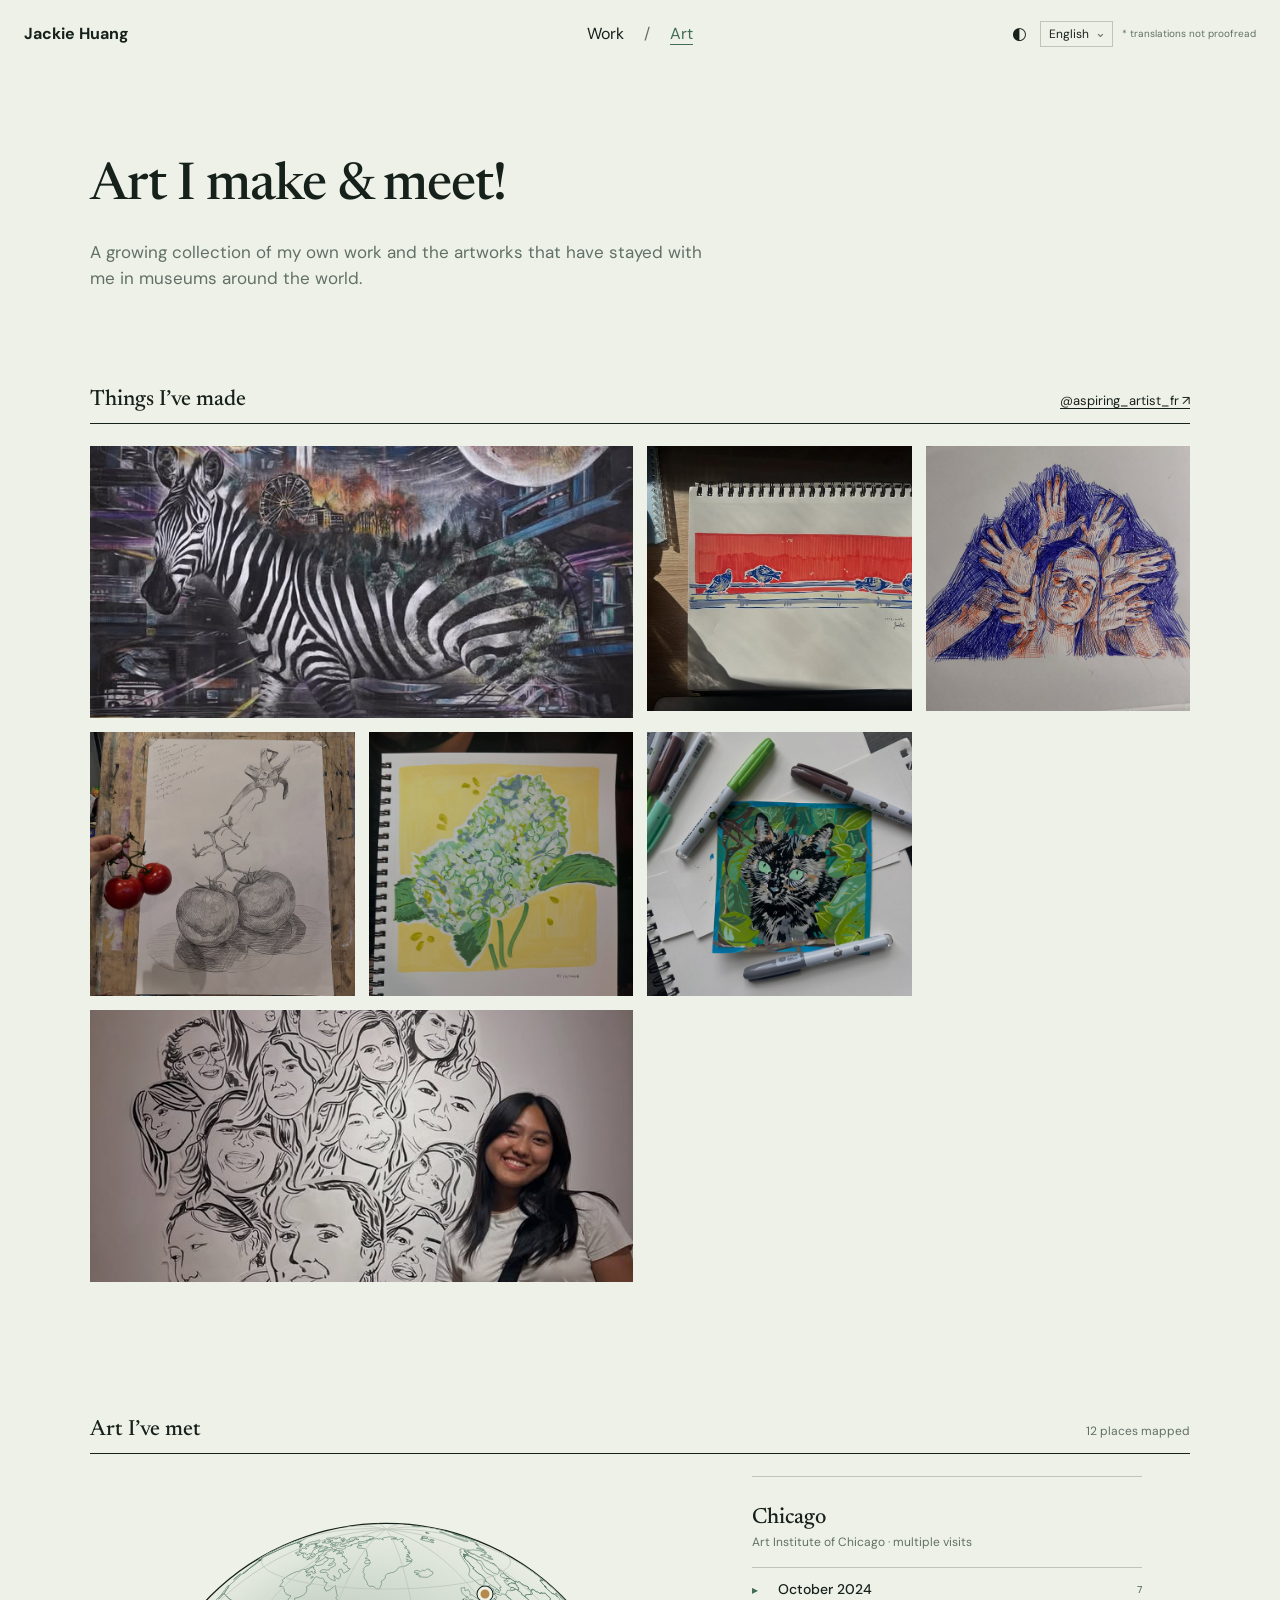
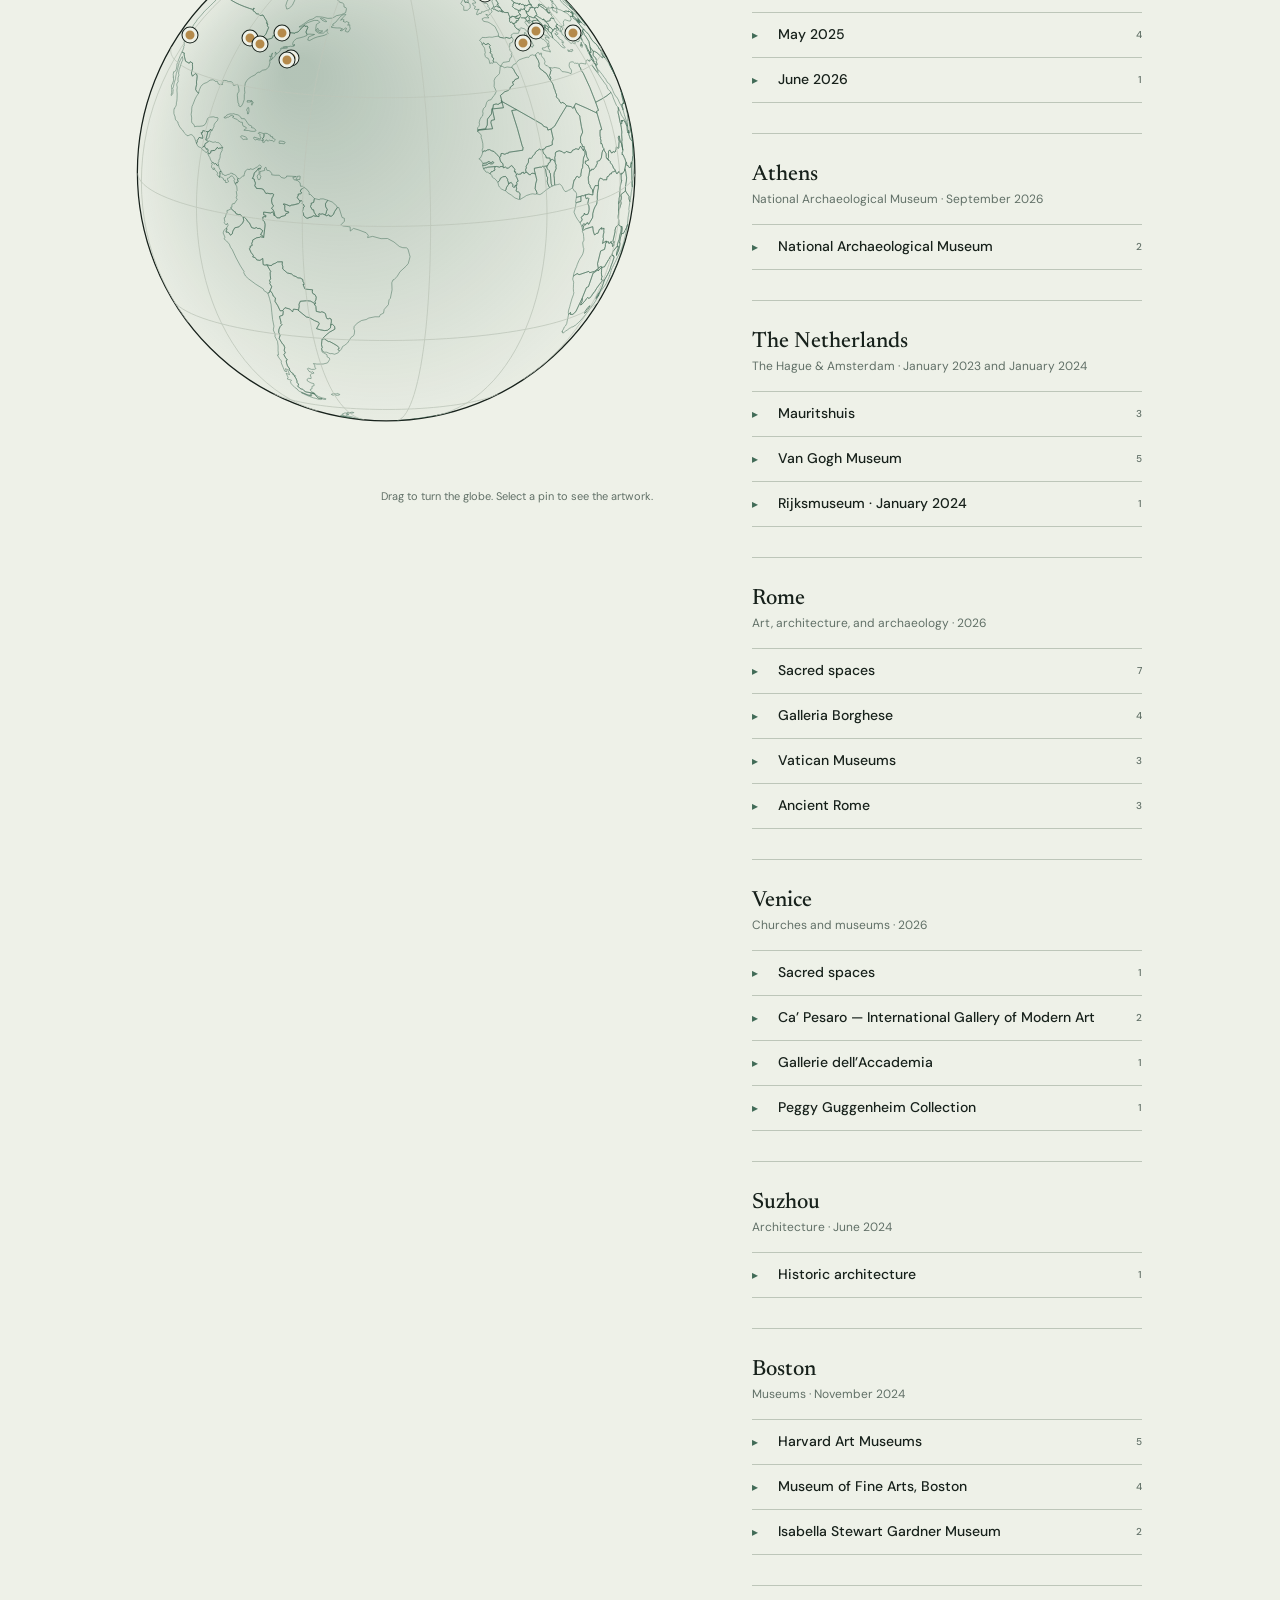
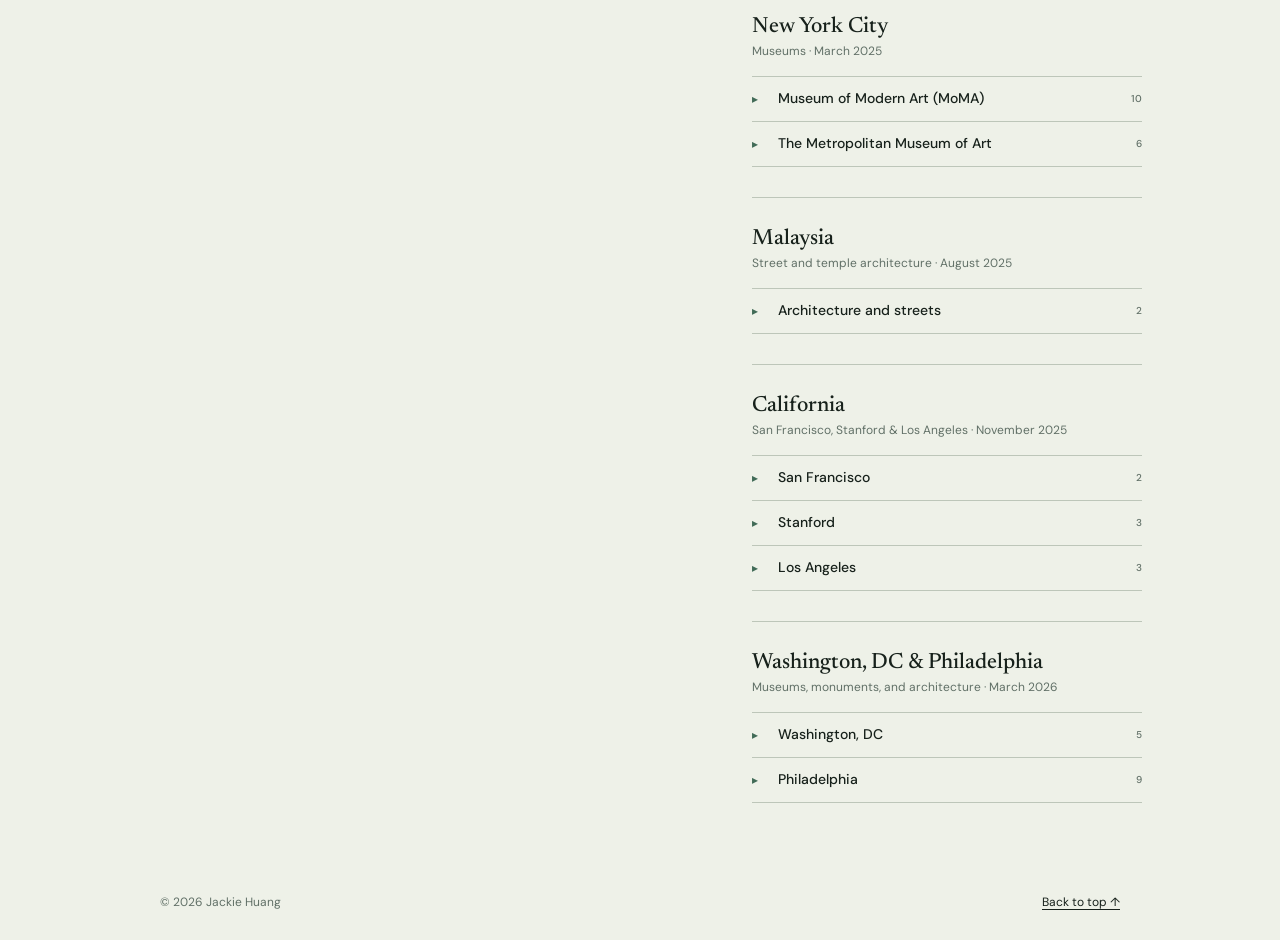
==== commit 1c492a0d: "Move architectural detail to Philadelphia" ====
--- a/art.html
+++ b/art.html
@@ -312,19 +312,19 @@
           <article class="museum-card travel-card" id="dc-philly-art-entry">
             <div><h3 data-i18n="dcPhillyTitle">Washington, DC &amp; Philadelphia</h3><p data-i18n="dcPhillyVisit">Museums, monuments, and architecture · March 2026</p></div>
             <details class="travel-category">
-              <summary><span data-i18n="washingtonDc">Washington, DC</span><small>6</small></summary>
+              <summary><span data-i18n="washingtonDc">Washington, DC</span><small>5</small></summary>
               <div class="travel-grid">
                 <img src="assets/dc-national-mall-march-2026.jpeg" alt="National Mall in Washington, DC" data-i18n-alt="altDc" loading="lazy">
                 <img src="assets/dc-national-archives-march-2026.jpeg" alt="United States Constitution at the National Archives" data-i18n-alt="altDc" loading="lazy">
-                <img src="assets/dc-architecture-detail-march-2026.jpeg" alt="Architectural detail in Washington, DC" data-i18n-alt="altDc" loading="lazy">
                 <img src="assets/dc-modern-water-glasses-march-2026.jpeg" alt="Artwork displayed in Washington, DC" data-i18n-alt="altDc" loading="lazy">
                 <img src="assets/dc-modern-abstract-march-2026.jpeg" alt="Artwork displayed in Washington, DC" data-i18n-alt="altDc" loading="lazy">
                 <img src="assets/dc-monet-march-2026.jpeg" alt="Painting displayed in Washington, DC" data-i18n-alt="altDc" loading="lazy">
               </div>
             </details>
             <details class="travel-category">
-              <summary><span data-i18n="philadelphia">Philadelphia</span><small>8</small></summary>
-              <div class="travel-grid">
+              <summary><span data-i18n="philadelphia">Philadelphia</span><small>9</small></summary>
+              <div class="travel-grid">
+                <img src="assets/philly-architecture-detail-march-2026.jpeg" alt="Architectural detail in Philadelphia" data-i18n-alt="altPhiladelphia" loading="lazy">
                 <img src="assets/philly-battle-painting-march-2026.jpeg" alt="Artwork displayed in Philadelphia" data-i18n-alt="altPhiladelphia" loading="lazy">
                 <img src="assets/philly-hamilton-portrait-march-2026.jpeg" alt="Portrait displayed in Philadelphia" data-i18n-alt="altPhiladelphia" loading="lazy">
                 <img src="assets/philly-landscape-march-2026.jpeg" alt="Painting displayed in Philadelphia" data-i18n-alt="altPhiladelphia" loading="lazy">
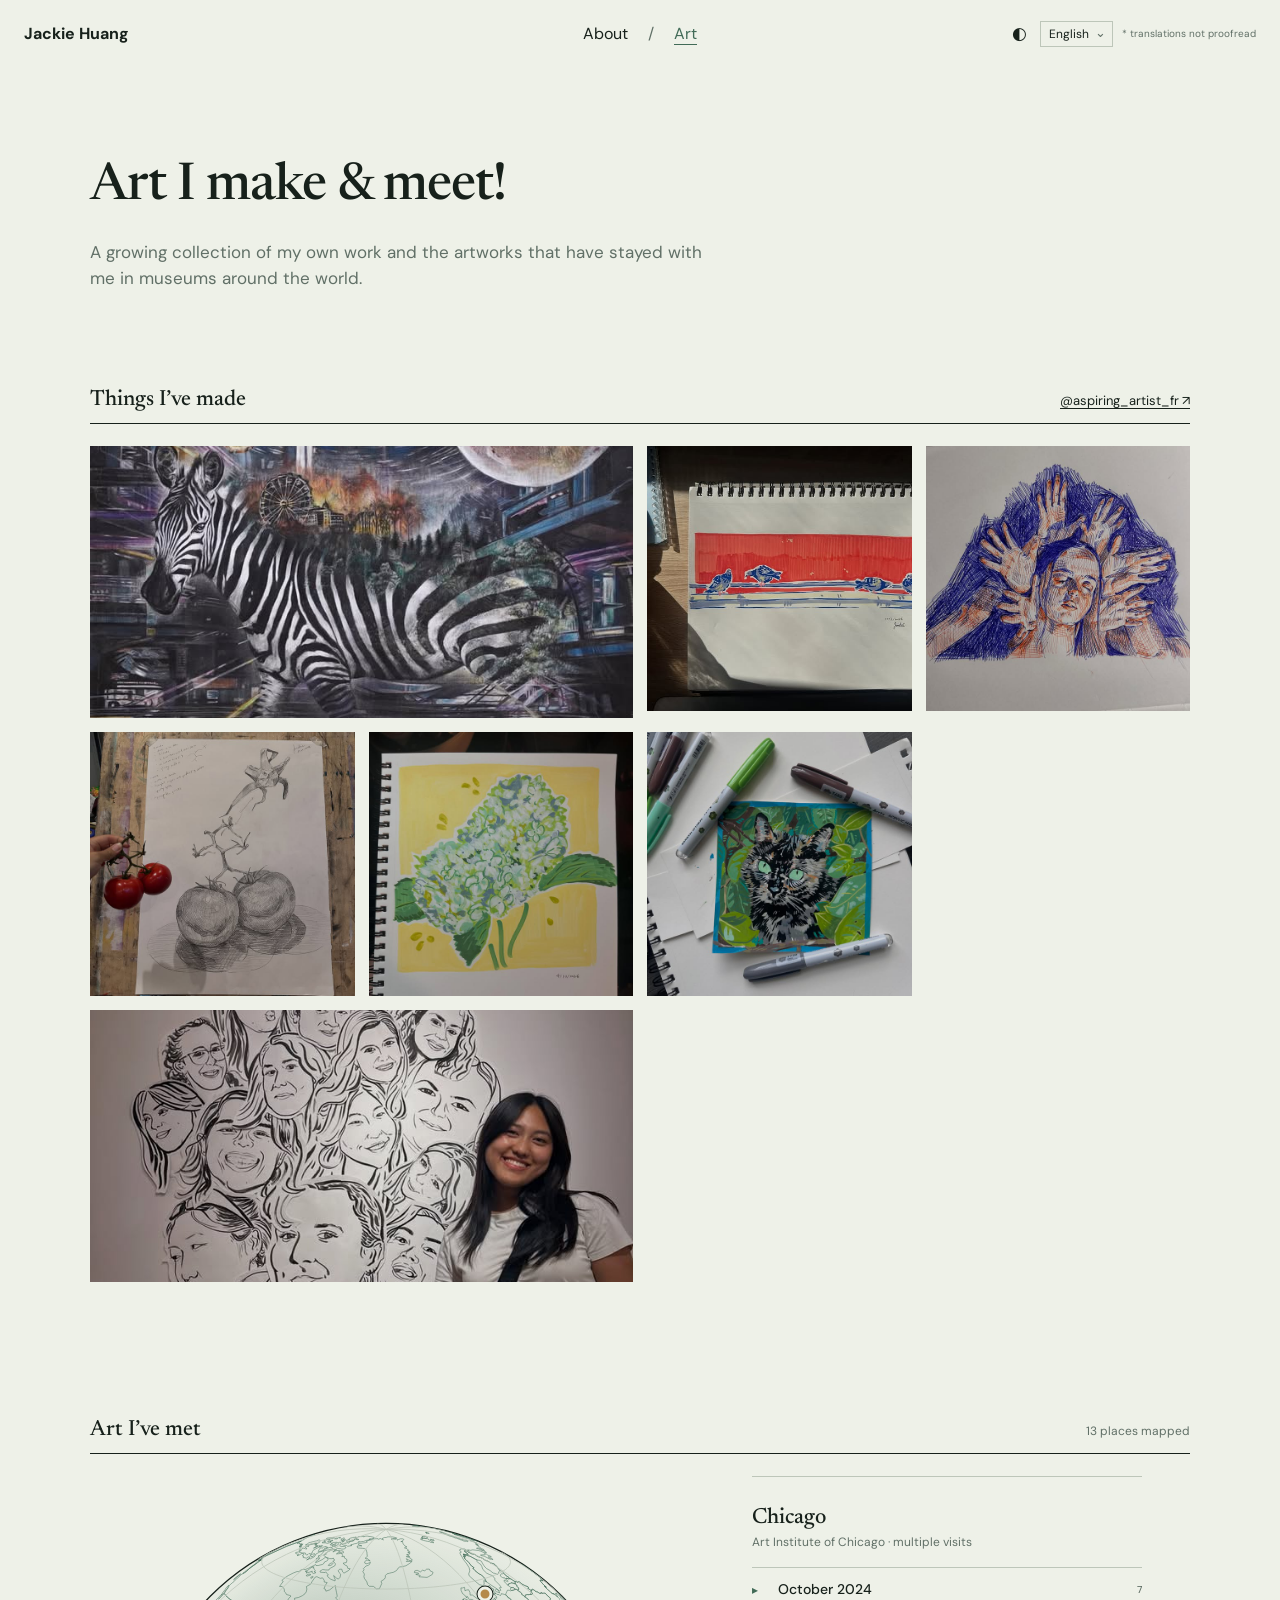
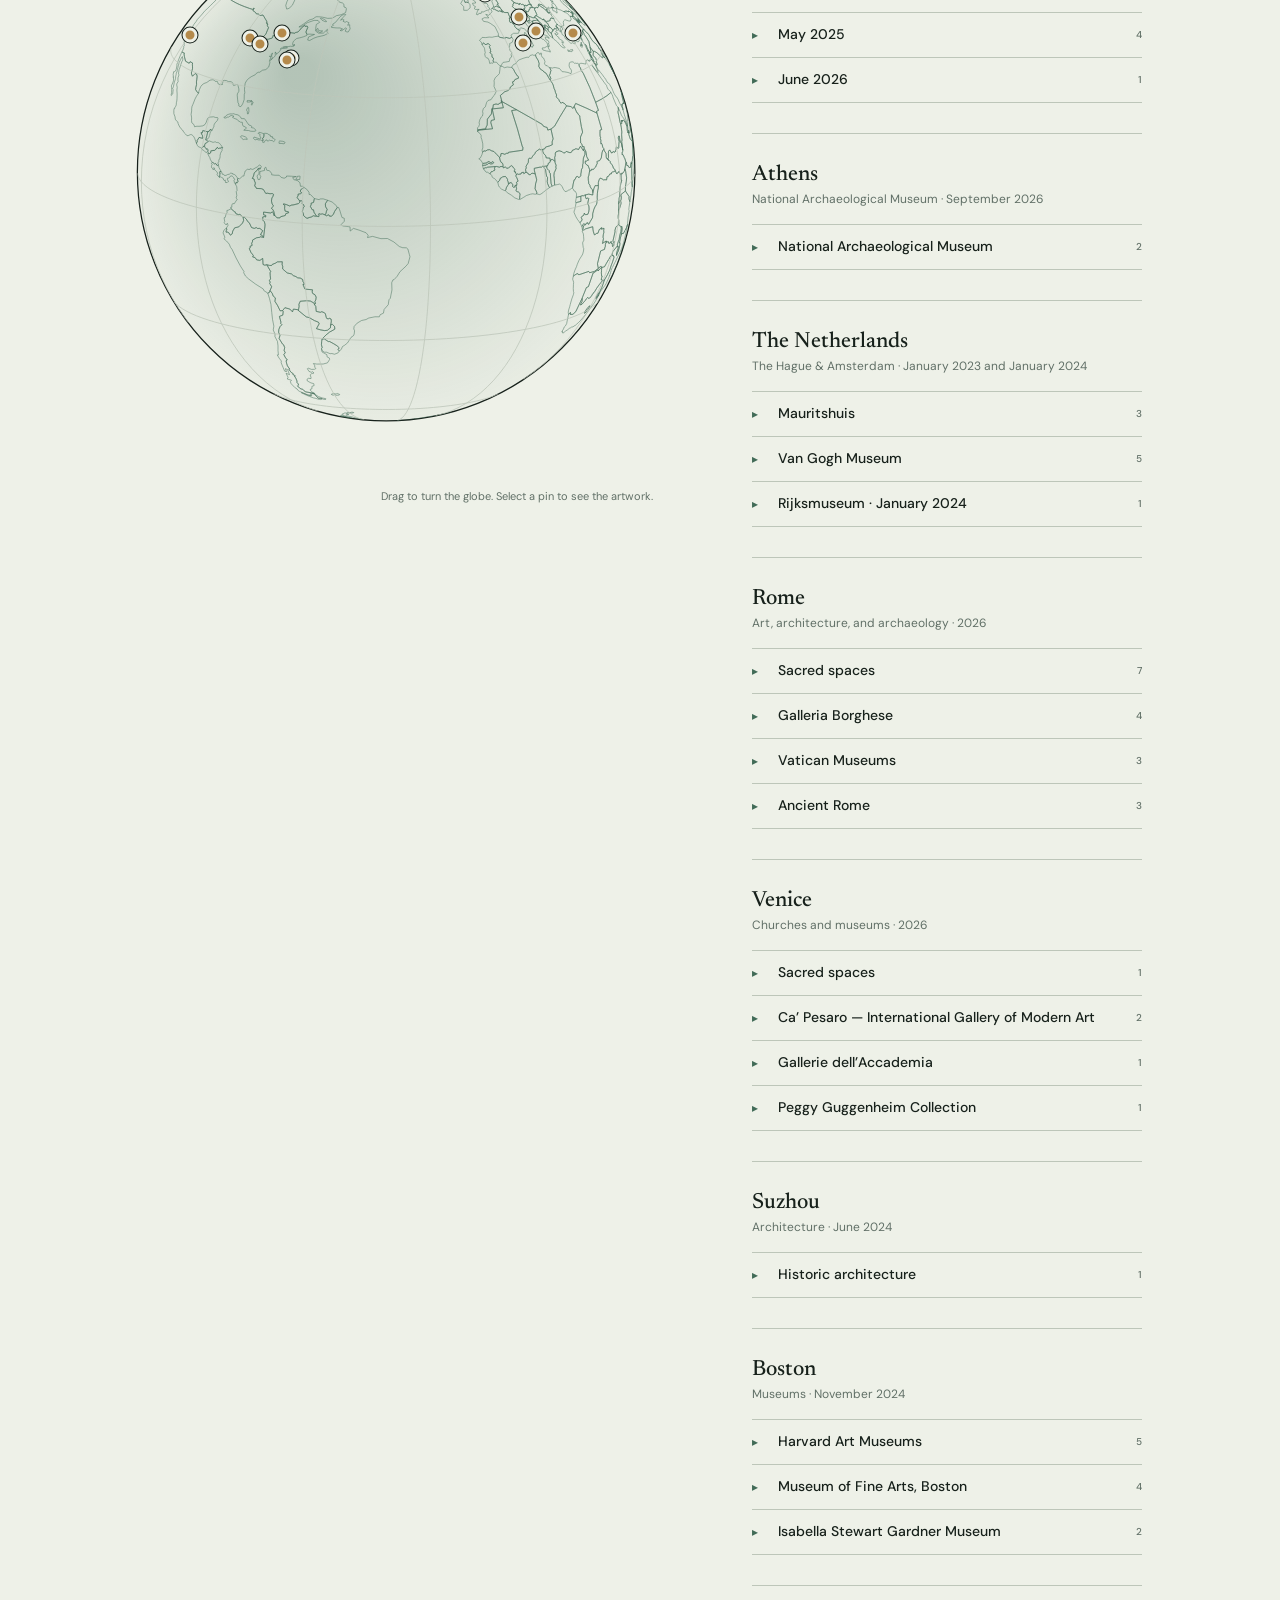
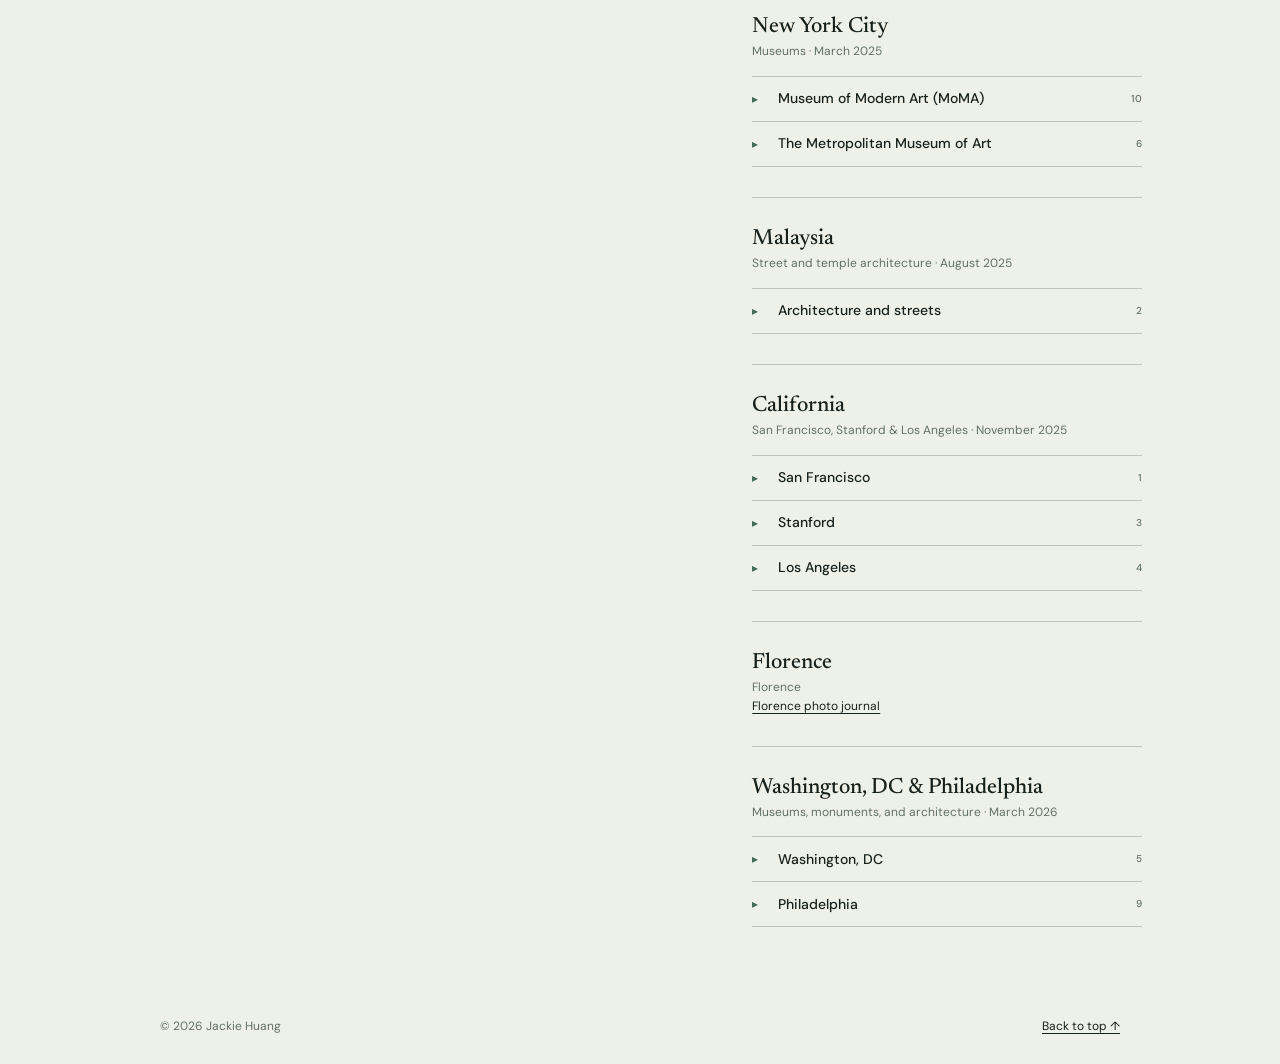
==== commit a68bf954: "Align navigation and add Florence art pin" ====
--- a/art.html
+++ b/art.html
@@ -7,13 +7,13 @@
   <meta name="theme-color" content="#EEF1E8">
   <title>Art — Jackie Huang</title>
   <link rel="icon" href="assets/favicon.svg" type="image/svg+xml">
-  <link rel="stylesheet" href="styles.css?v=20261101-7">
+  <link rel="stylesheet" href="styles.css?v=20261102-1">
 </head>
 <body class="art-page">
   <header class="topbar">
     <a class="name" href="index.html">Jackie Huang</a>
     <nav aria-label="Main navigation" data-i18n-aria="mainNavigation">
-      <a href="index.html#work" data-i18n="navWork">Work</a><span>/</span>
+      <a href="index.html" data-i18n="navWork">About</a><span>/</span>
       <a href="art.html" aria-current="page" data-i18n="navArt">Art</a>
     </nav>
     <div class="header-tools">
@@ -53,7 +53,7 @@
     </section>
 
     <section class="museum-section" aria-labelledby="museum-title">
-      <div class="section-line"><h2 id="museum-title" data-i18n="museumTitle">Art I’ve met</h2><span data-i18n="museumCounter">12 places mapped</span></div>
+      <div class="section-line"><h2 id="museum-title" data-i18n="museumTitle">Art I’ve met</h2><span data-i18n="museumCounter">13 places mapped</span></div>
       <div class="globe-layout">
         <div class="globe-wrap">
           <canvas id="museum-globe" width="640" height="640" aria-label="An interactive rotating globe for artworks seen around the world" data-i18n-aria="globeLabel"></canvas>
@@ -69,6 +69,7 @@
           <button class="globe-pin" id="california-pin" type="button" aria-label="View art and architecture seen in California" data-i18n-aria="californiaPin"></button>
           <button class="globe-pin" id="dc-pin" type="button" aria-label="View art and landmarks seen in Washington, DC" data-i18n-aria="dcPin"></button>
           <button class="globe-pin" id="philadelphia-pin" type="button" aria-label="View artworks seen in Philadelphia" data-i18n-aria="philadelphiaPin"></button>
+          <button class="globe-pin" id="florence-pin" type="button" aria-label="View the Florence photo journal" data-i18n-aria="florencePin"></button>
           <p class="globe-instruction" data-i18n="globeInstruction">Drag to turn the globe.</p>
         </div>
         <div class="museum-copy" aria-live="polite">
@@ -286,10 +287,9 @@
           <article class="museum-card travel-card" id="california-art-entry">
             <div><h3 data-i18n="californiaTitle">California</h3><p data-i18n="californiaVisit">San Francisco, Stanford &amp; Los Angeles · November 2025</p></div>
             <details class="travel-category">
-              <summary><span data-i18n="sanFrancisco">San Francisco</span><small>2</small></summary>
+              <summary><span data-i18n="sanFrancisco">San Francisco</span><small>1</small></summary>
               <div class="travel-grid">
                 <img src="assets/california-sf-palace-fine-arts-november-2025.jpeg" alt="Palace of Fine Arts in San Francisco" data-i18n-alt="altSanFrancisco" loading="lazy">
-                <img src="assets/california-sf-el-greco-november-2025.jpeg" alt="Painting displayed in San Francisco" data-i18n-alt="altSanFrancisco" loading="lazy">
               </div>
             </details>
             <details class="travel-category">
@@ -301,13 +301,21 @@
               </div>
             </details>
             <details class="travel-category">
-              <summary><span data-i18n="losAngeles">Los Angeles</span><small>3</small></summary>
-              <div class="travel-grid">
+              <summary><span data-i18n="losAngeles">Los Angeles</span><small>4</small></summary>
+              <div class="travel-grid">
+                <img src="assets/california-la-getty-el-greco-november-2025.jpeg" alt="El Greco painting at the Getty Museum in Los Angeles" data-i18n-alt="altLosAngeles" loading="lazy">
                 <img src="assets/california-la-film-rose-november-2025.jpeg" alt="Film artifact displayed in Los Angeles" data-i18n-alt="altLosAngeles" loading="lazy">
                 <img src="assets/california-la-getty-spring-november-2025.jpeg" alt="Painting displayed in Los Angeles" data-i18n-alt="altLosAngeles" loading="lazy">
                 <img src="assets/california-la-getty-irises-november-2025.jpeg" alt="Painting displayed in Los Angeles" data-i18n-alt="altLosAngeles" loading="lazy">
               </div>
             </details>
+          </article>
+          <article class="museum-card travel-card" id="florence-art-entry">
+            <div>
+              <h3 data-i18n="florenceTitle">Florence</h3>
+              <p data-i18n="florenceText">I saw way too much art here.</p>
+              <p><a href="https://substack.com/@imnotmarceline" target="_blank" rel="noreferrer" data-i18n="florenceLink">Find it in my Florence photo journal ↗</a></p>
+            </div>
           </article>
           <article class="museum-card travel-card" id="dc-philly-art-entry">
             <div><h3 data-i18n="dcPhillyTitle">Washington, DC &amp; Philadelphia</h3><p data-i18n="dcPhillyVisit">Museums, monuments, and architecture · March 2026</p></div>
@@ -343,6 +351,6 @@
 
   <footer><span>© <span id="year"></span> Jackie Huang</span><a href="#top"><span data-i18n="backToTop">Back to top</span> ↑</a></footer>
   <script src="assets/topojson-client.min.js"></script>
-  <script src="art.js?v=20261101-17"></script>
+  <script src="art.js?v=20261102-1"></script>
 </body>
 </html>
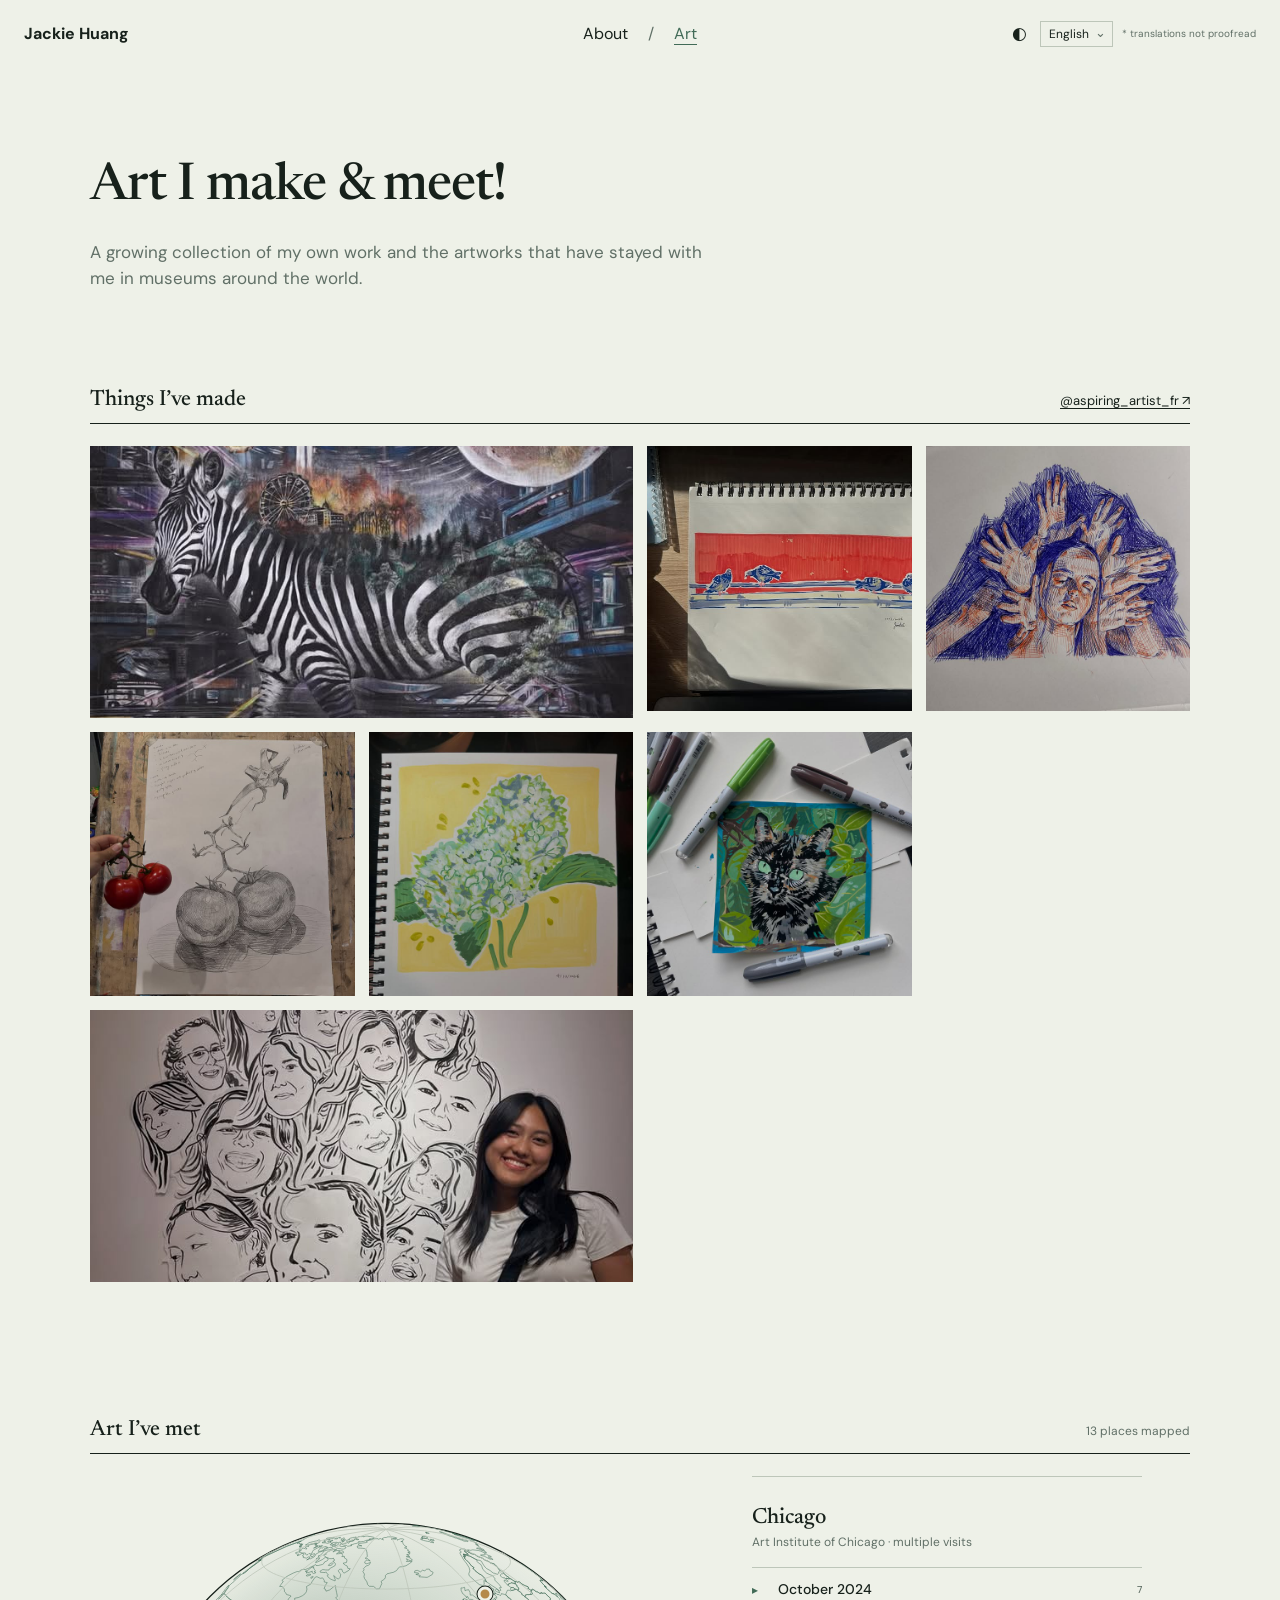
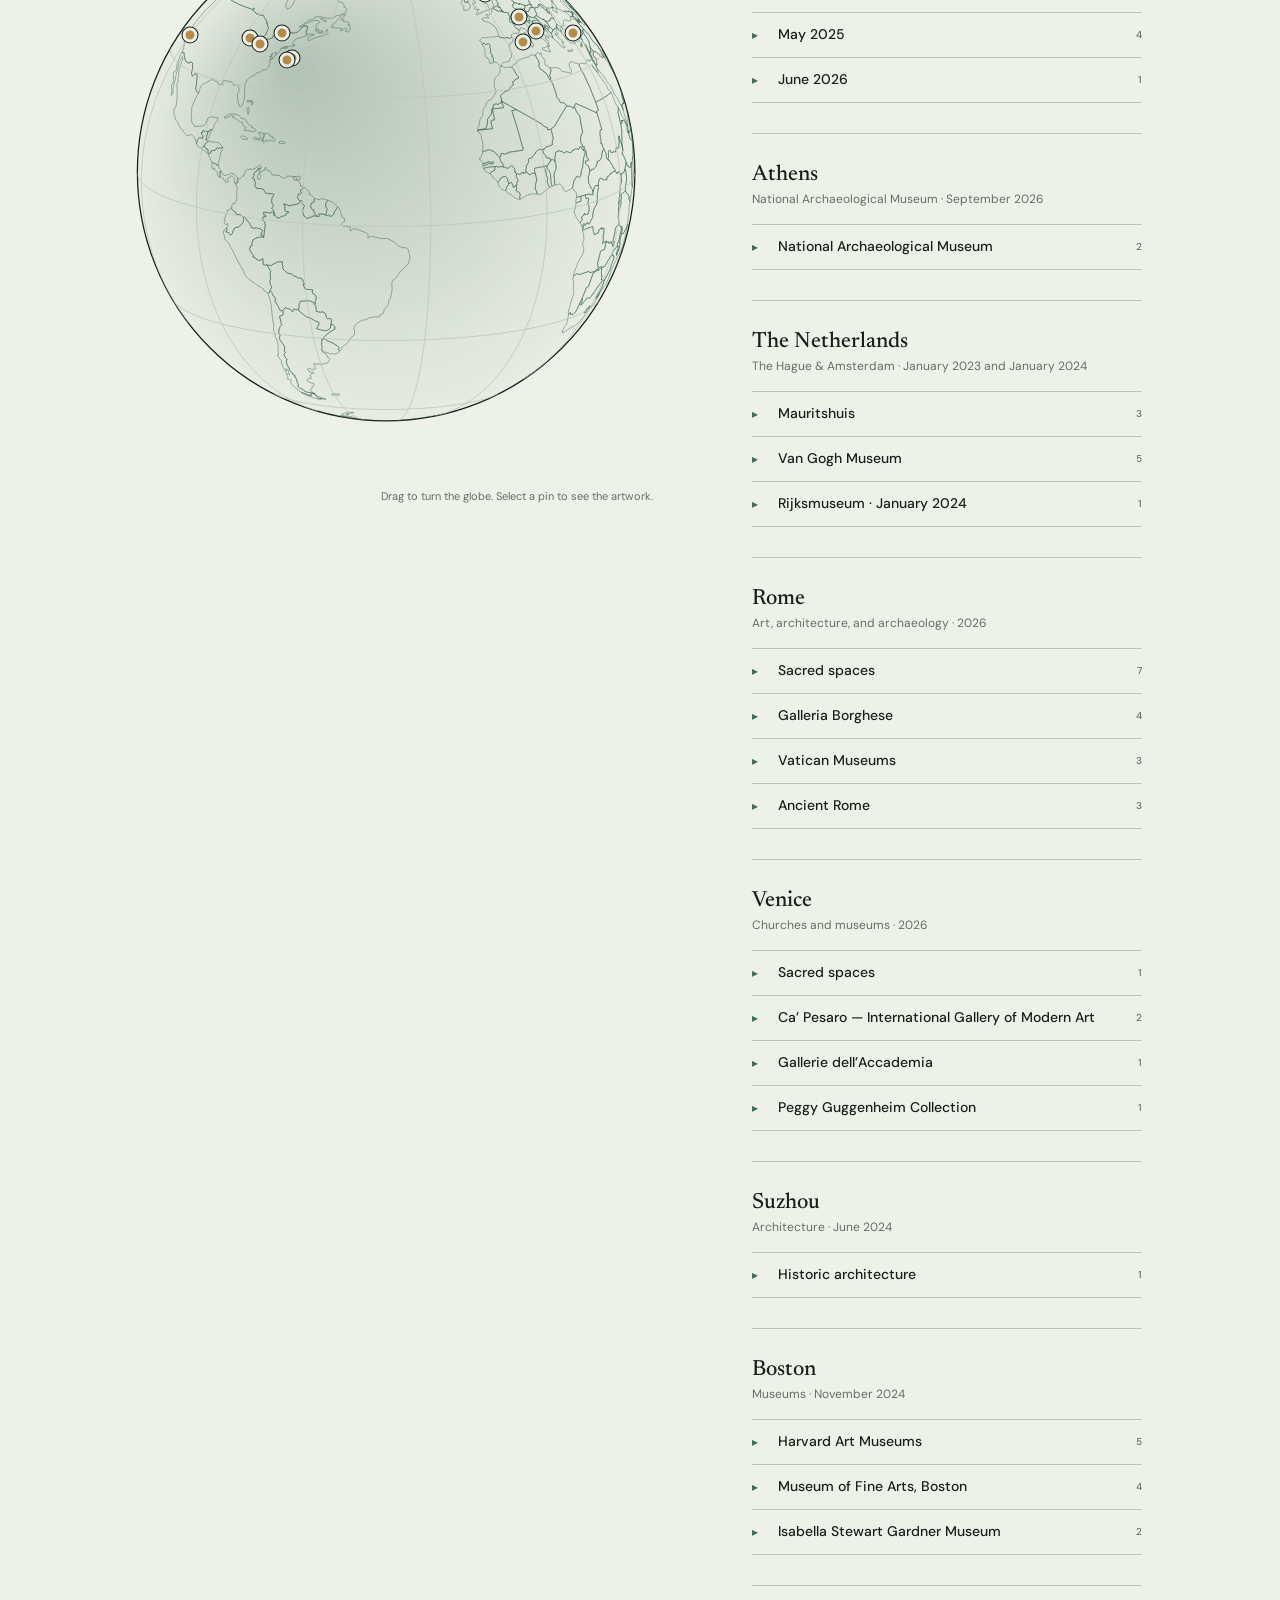
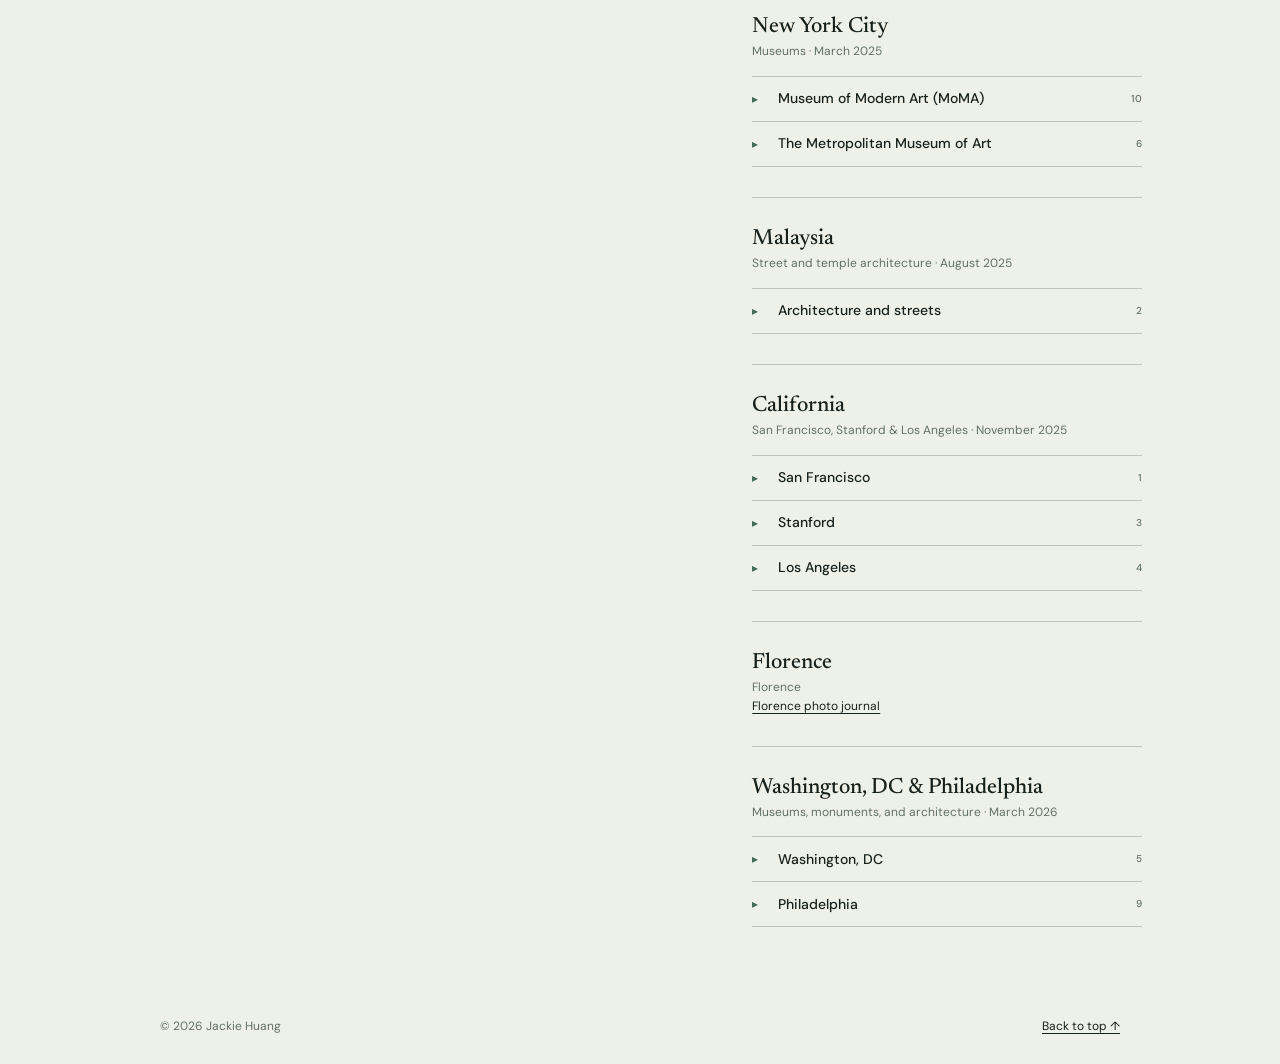
==== commit 888b36ce: "Link Florence photo journal" ====
--- a/art.html
+++ b/art.html
@@ -314,7 +314,7 @@
             <div>
               <h3 data-i18n="florenceTitle">Florence</h3>
               <p data-i18n="florenceText">I saw way too much art here.</p>
-              <p><a href="https://substack.com/@imnotmarceline" target="_blank" rel="noreferrer" data-i18n="florenceLink">Find it in my Florence photo journal ↗</a></p>
+              <p><a href="https://imnotmarceline.substack.com/p/firenze-photo-journal" target="_blank" rel="noreferrer" data-i18n="florenceLink">Find it in my Florence photo journal ↗</a></p>
             </div>
           </article>
           <article class="museum-card travel-card" id="dc-philly-art-entry">
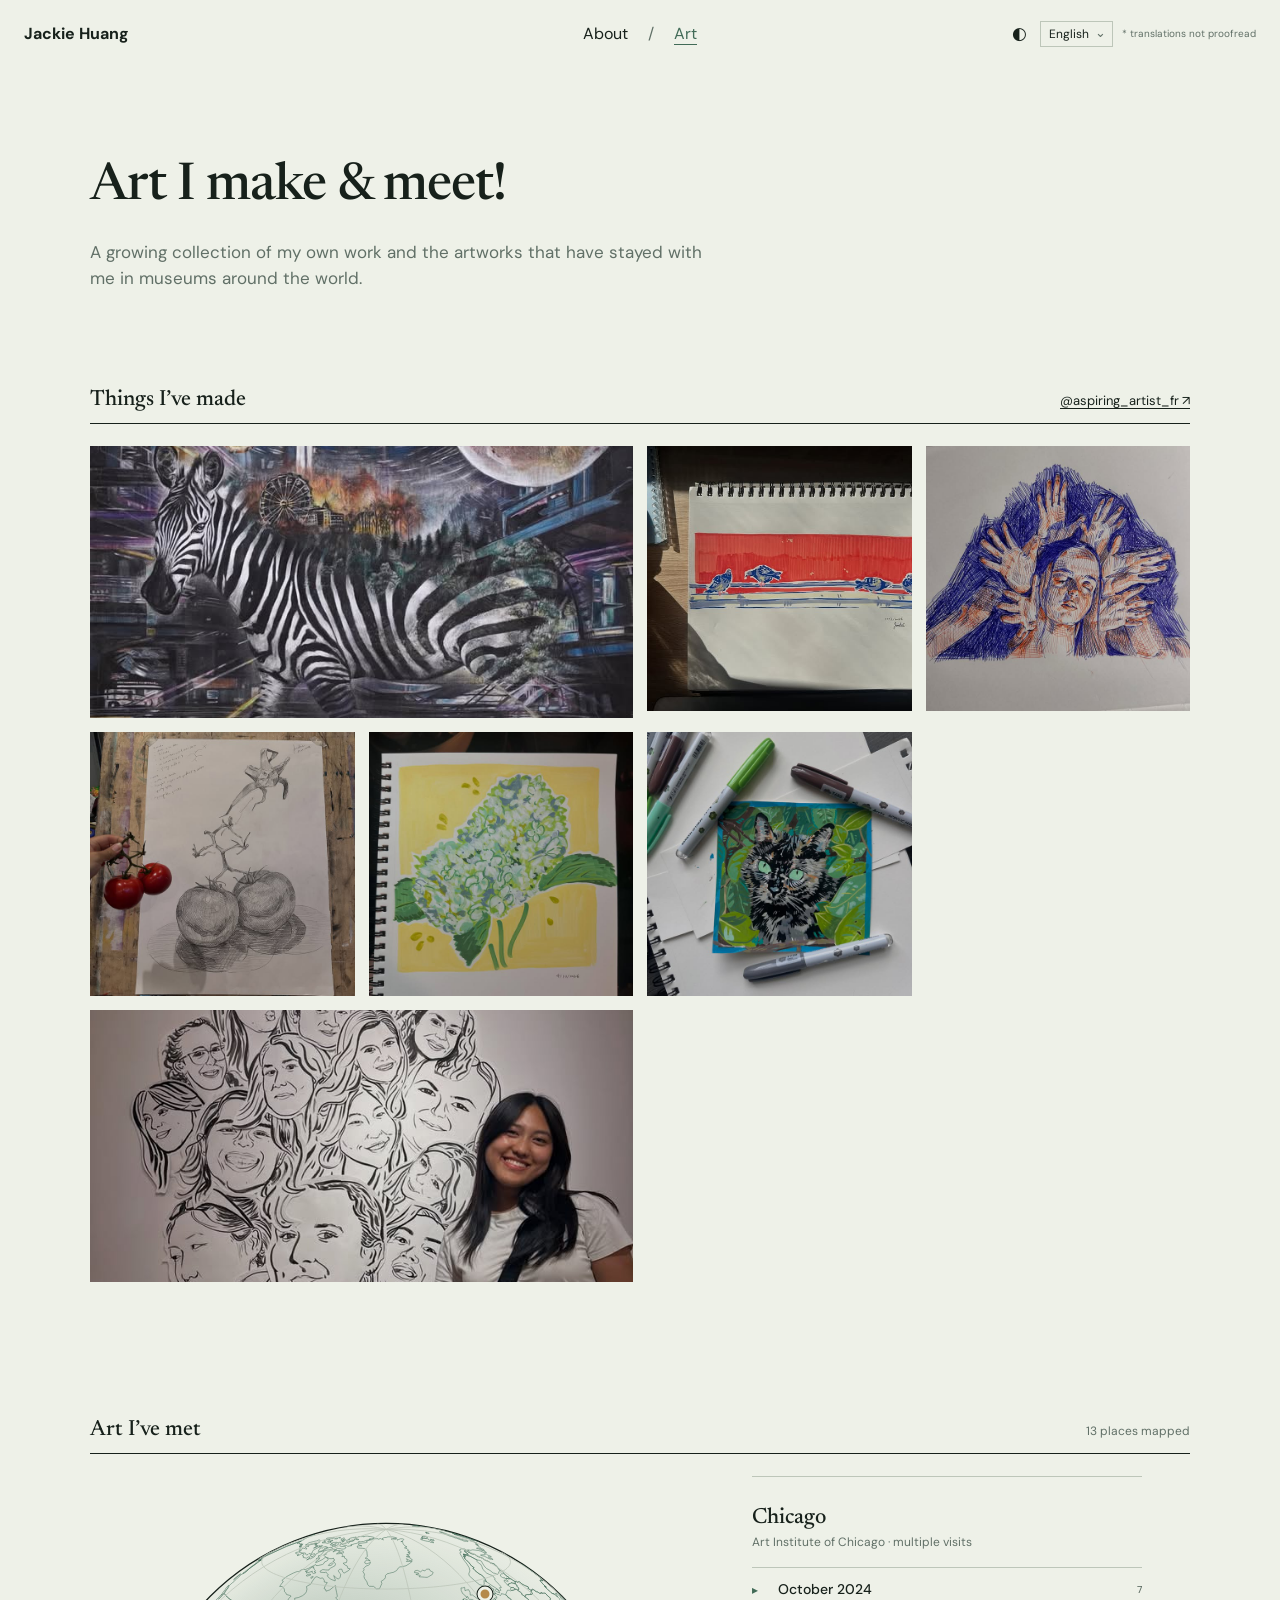
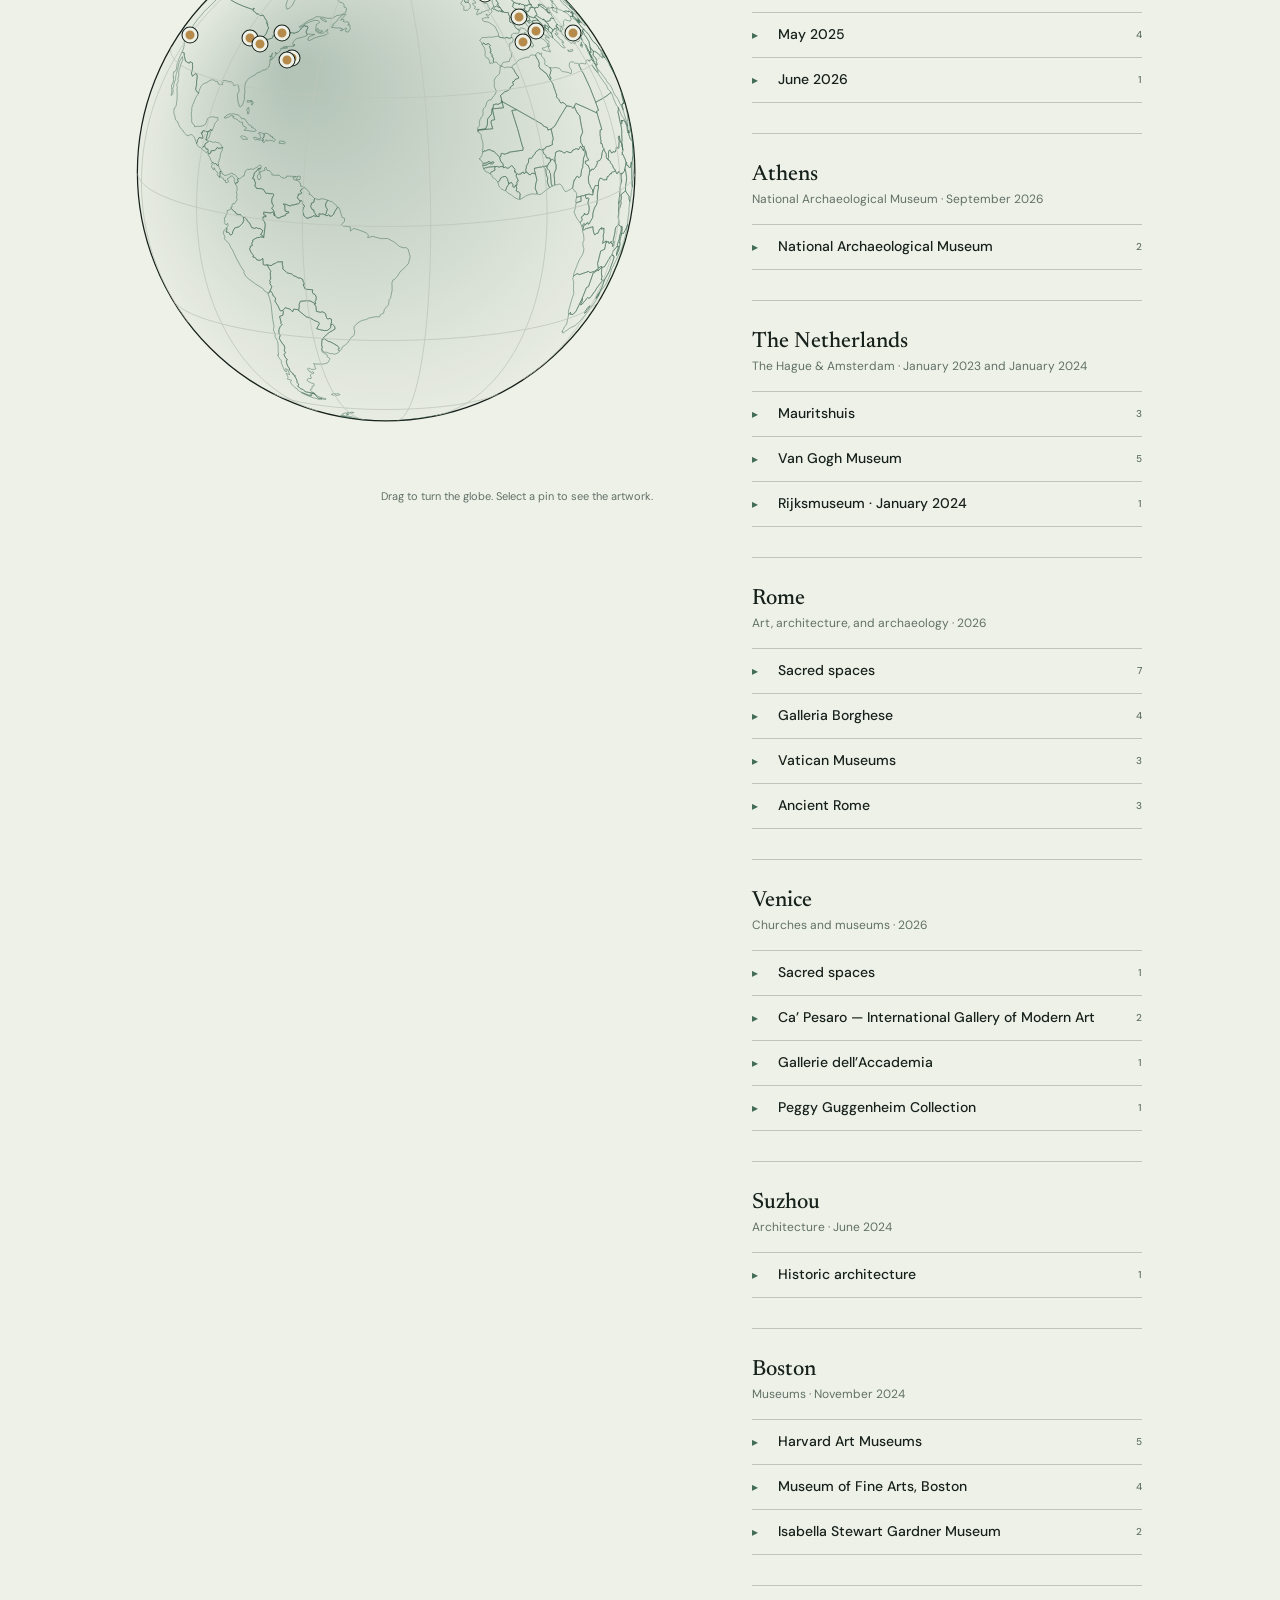
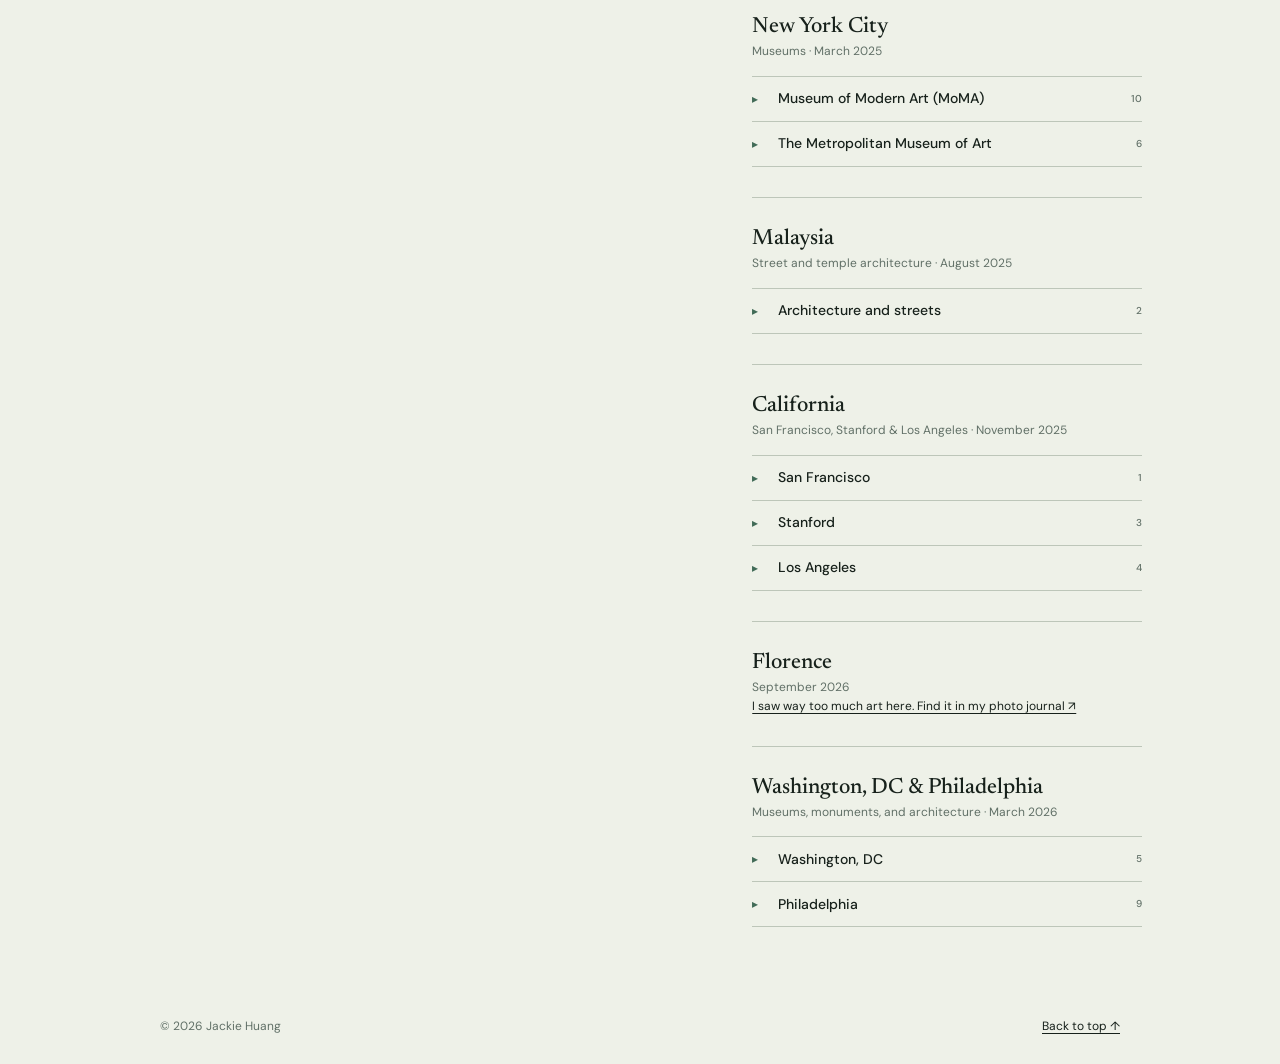
==== commit 1c136b62: "Refine Florence photo journal card" ====
--- a/art.html
+++ b/art.html
@@ -313,8 +313,8 @@
           <article class="museum-card travel-card" id="florence-art-entry">
             <div>
               <h3 data-i18n="florenceTitle">Florence</h3>
-              <p data-i18n="florenceText">I saw way too much art here.</p>
-              <p><a href="https://imnotmarceline.substack.com/p/firenze-photo-journal" target="_blank" rel="noreferrer" data-i18n="florenceLink">Find it in my Florence photo journal ↗</a></p>
+              <p data-i18n="florenceDate">September 2026</p>
+              <p><a href="https://imnotmarceline.substack.com/p/firenze-photo-journal" target="_blank" rel="noreferrer" data-i18n="florenceLink">I saw way too much art here. Find it in my photo journal ↗</a></p>
             </div>
           </article>
           <article class="museum-card travel-card" id="dc-philly-art-entry">
@@ -351,6 +351,6 @@
 
   <footer><span>© <span id="year"></span> Jackie Huang</span><a href="#top"><span data-i18n="backToTop">Back to top</span> ↑</a></footer>
   <script src="assets/topojson-client.min.js"></script>
-  <script src="art.js?v=20261102-1"></script>
+  <script src="art.js?v=20261102-2"></script>
 </body>
 </html>
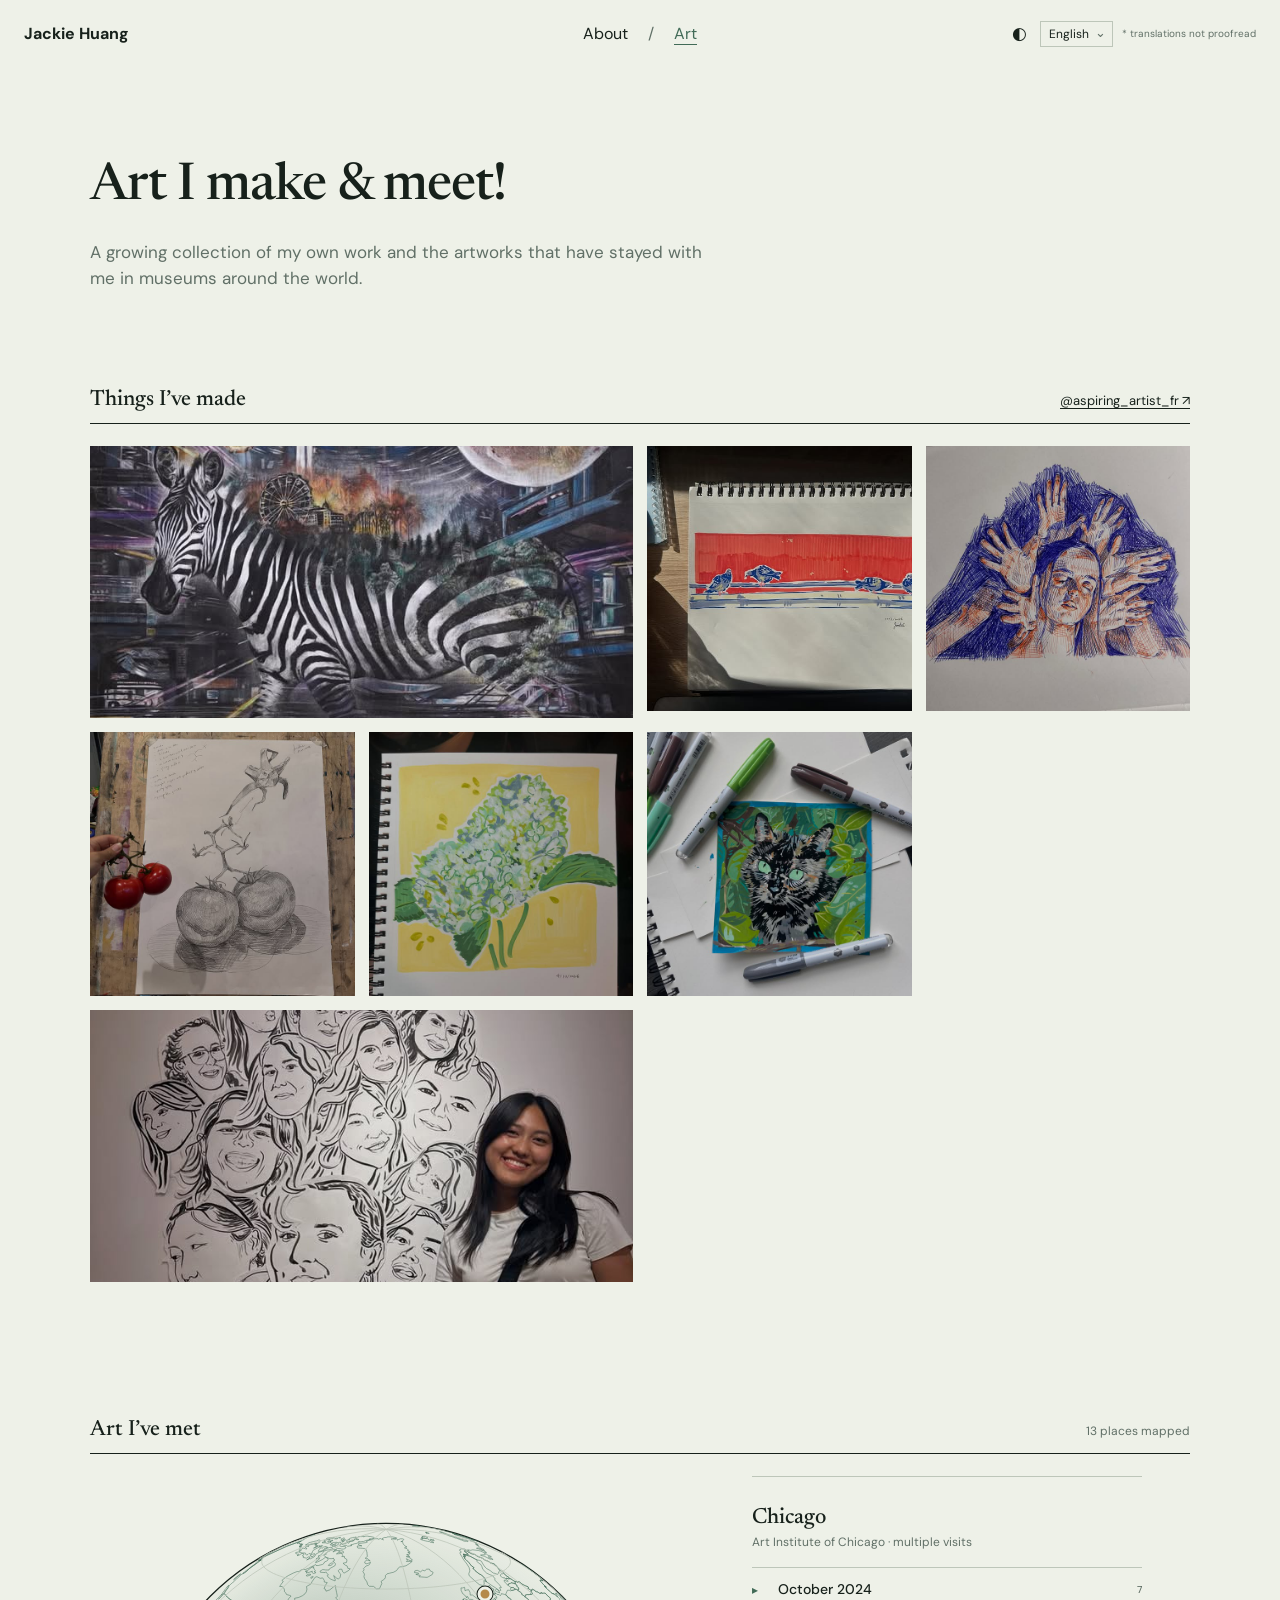
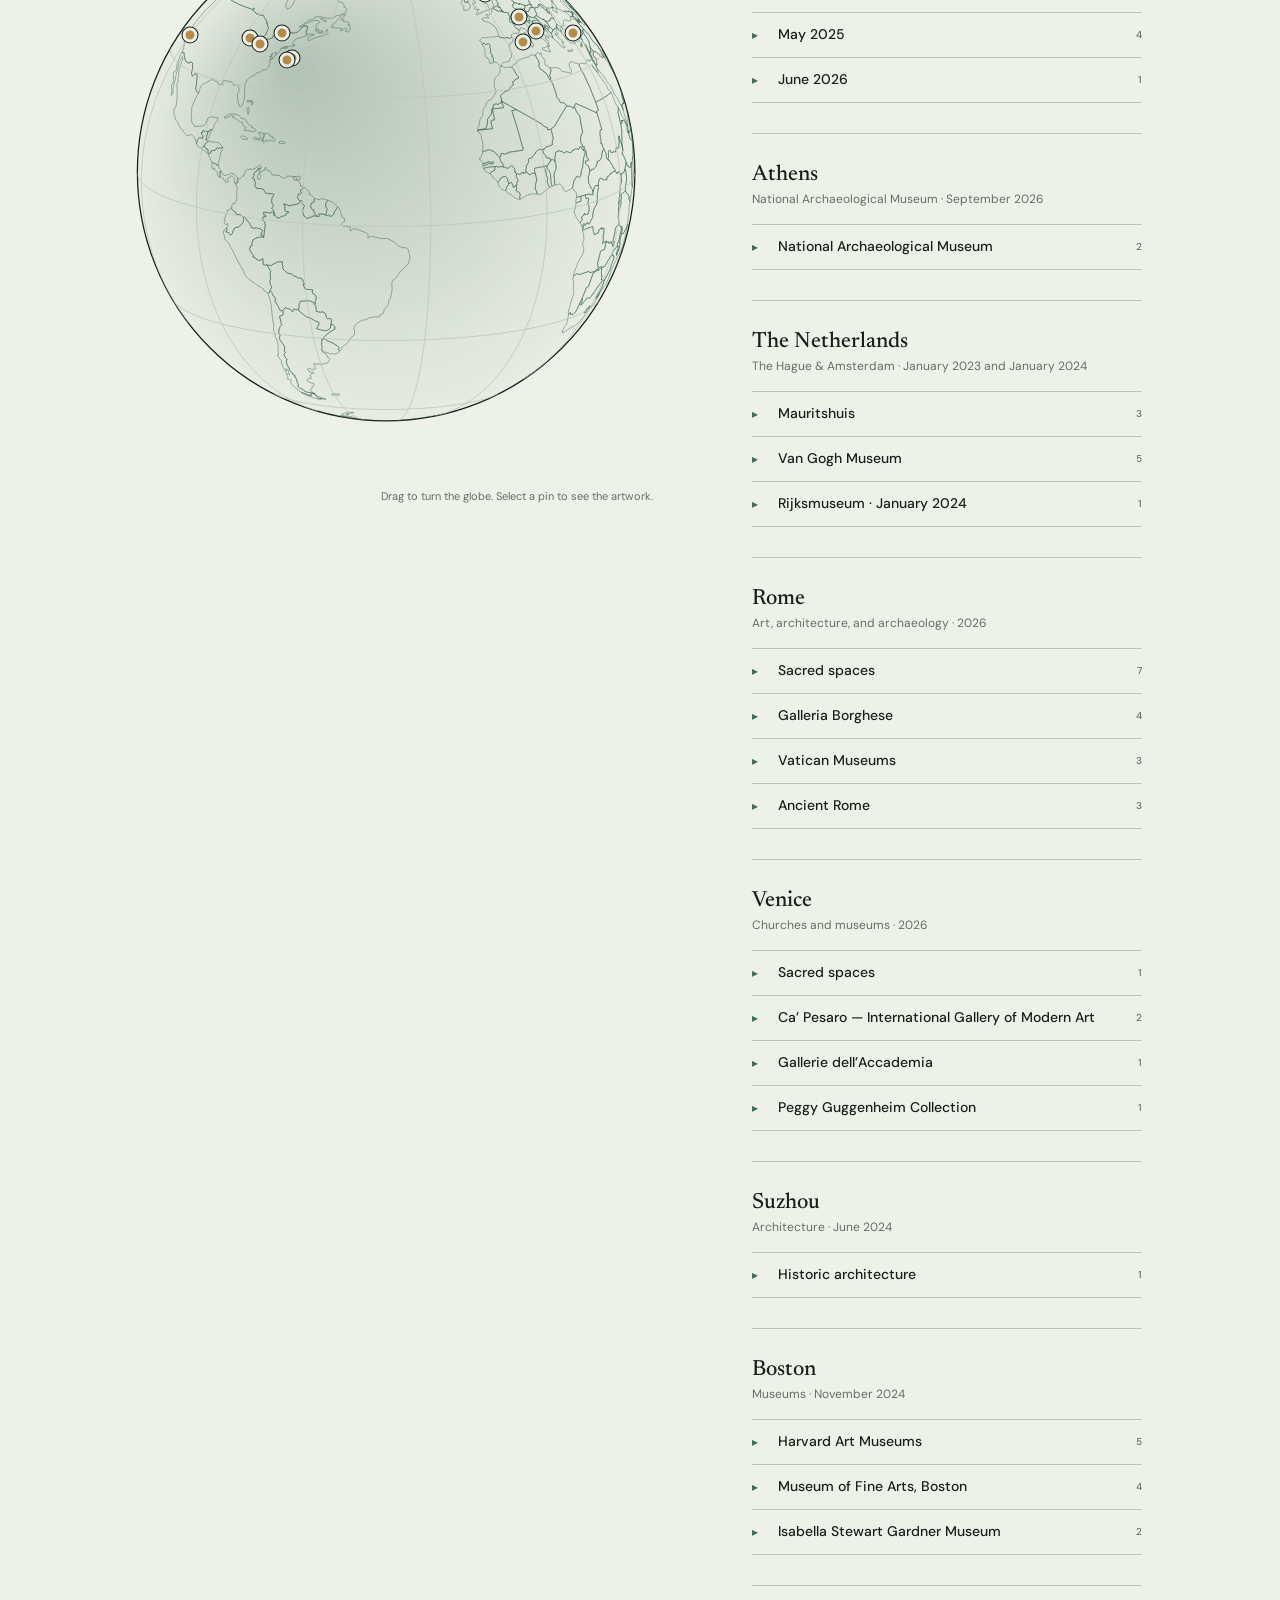
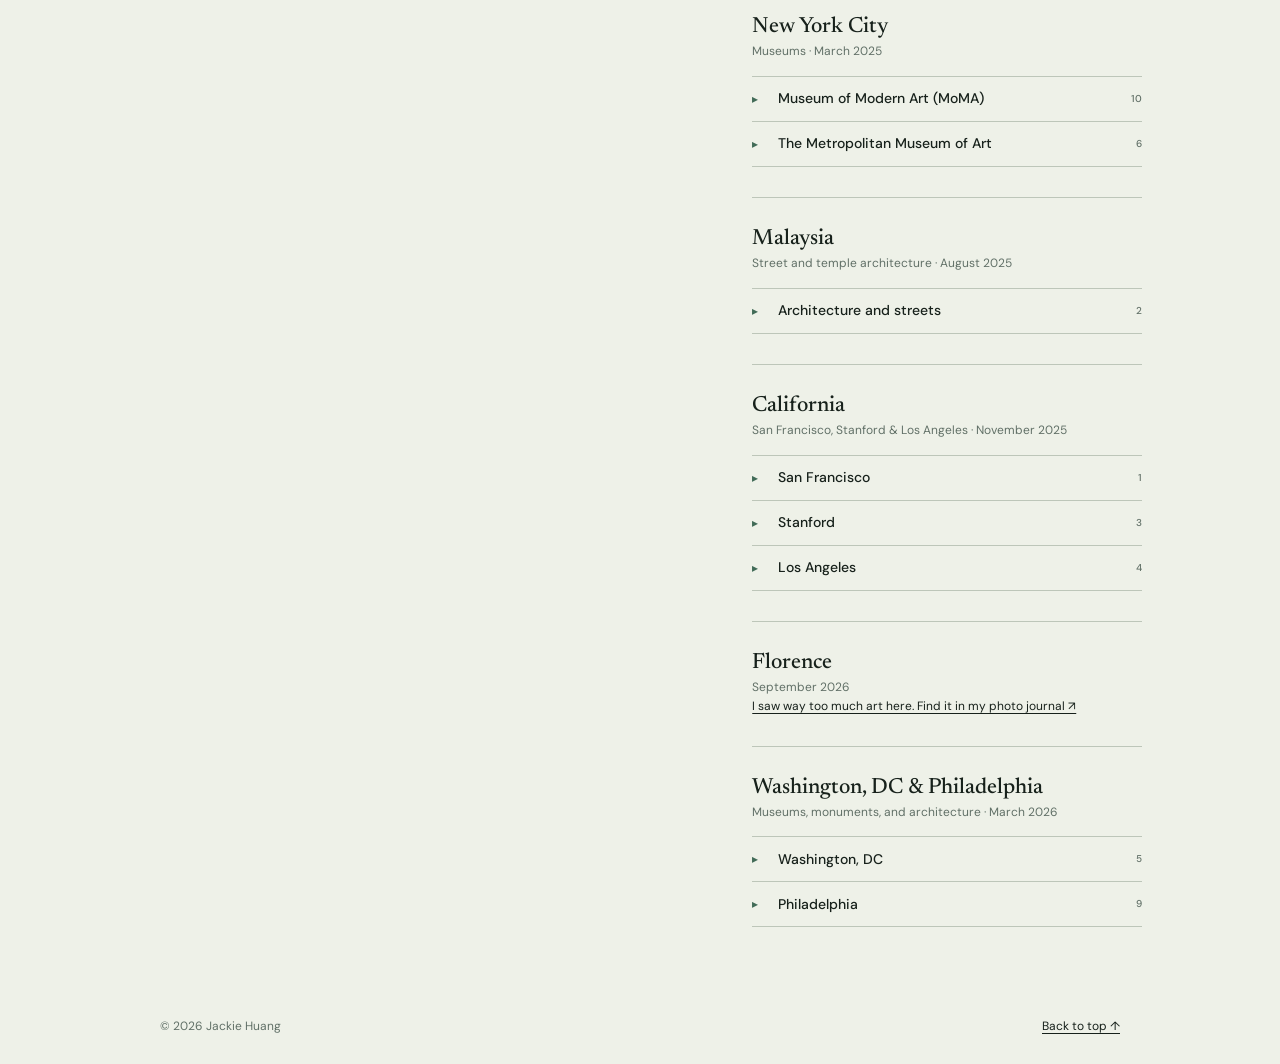
==== commit 98af7ee1: "Show navigation tabs on mobile" ====
--- a/art.html
+++ b/art.html
@@ -7,7 +7,7 @@
   <meta name="theme-color" content="#EEF1E8">
   <title>Art — Jackie Huang</title>
   <link rel="icon" href="assets/favicon.svg" type="image/svg+xml">
-  <link rel="stylesheet" href="styles.css?v=20261102-1">
+  <link rel="stylesheet" href="styles.css?v=20261102-2">
 </head>
 <body class="art-page">
   <header class="topbar">
--- a/styles.css
+++ b/styles.css
@@ -141,5 +141,5 @@
 [dir="rtl"] .art-page .art-grid,
 [dir="rtl"] .art-page .globe-wrap { direction:ltr; }
 footer { width:min(100% - 48px, 960px); margin:90px auto 28px; display:flex; justify-content:space-between; color:var(--muted); font-size:12px; }
-@media(max-width:700px){ .topbar{width:calc(100% - 30px);grid-template-columns:1fr auto}.topbar nav{display:none}.language-picker{display:grid;justify-items:end;gap:2px}.language-picker small{font-size:8px}.header-tools{gap:6px}main{width:calc(100% - 30px);margin-top:55px}.intro{grid-template-columns:1fr;gap:38px}.profile{text-align:left}.profile img{max-width:360px}.name-machine{margin-left:0}.profile-row,.small-links{justify-content:flex-start}.art-section,.play{margin-top:90px}.art-grid,.art-page .art-grid{grid-template-columns:1fr 1fr}.art-grid .wide,.art-page .art-grid .wide{grid-column:span 2}.art-grid figure:last-child,.art-page .art-grid figure:last-child{grid-column:span 2}.art-intro{margin-bottom:70px}.art-intro h1{font-size:38px}.museum-section{margin-top:95px}.globe-layout{grid-template-columns:1fr;gap:30px}.globe-wrap{position:relative;top:auto}.museum-copy{max-width:100%}.museum-card-images.two-up{grid-template-columns:1fr}.museum-card-images.two-up img{height:auto;max-height:420px}.travel-grid img{height:145px}footer{width:calc(100% - 30px)}}
+@media(max-width:700px){ .topbar{width:calc(100% - 30px);grid-template-columns:1fr auto;grid-template-rows:auto auto;row-gap:8px;padding:9px 0 11px}.topbar .name{grid-column:1;grid-row:1}.topbar nav{display:flex;grid-column:1/-1;grid-row:2;justify-self:center;gap:18px}.header-tools{grid-column:2;grid-row:1;gap:6px}.language-picker{display:grid;justify-items:end;gap:2px}.language-picker small{font-size:8px}main{width:calc(100% - 30px);margin-top:55px}.intro{grid-template-columns:1fr;gap:38px}.profile{text-align:left}.profile img{max-width:360px}.name-machine{margin-left:0}.profile-row,.small-links{justify-content:flex-start}.art-section,.play{margin-top:90px}.art-grid,.art-page .art-grid{grid-template-columns:1fr 1fr}.art-grid .wide,.art-page .art-grid .wide{grid-column:span 2}.art-grid figure:last-child,.art-page .art-grid figure:last-child{grid-column:span 2}.art-intro{margin-bottom:70px}.art-intro h1{font-size:38px}.museum-section{margin-top:95px}.globe-layout{grid-template-columns:1fr;gap:30px}.globe-wrap{position:relative;top:auto}.museum-copy{max-width:100%}.museum-card-images.two-up{grid-template-columns:1fr}.museum-card-images.two-up img{height:auto;max-height:420px}.travel-grid img{height:145px}footer{width:calc(100% - 30px)}}
 @media(prefers-reduced-motion:reduce){html{scroll-behavior:auto}*{transition:none!important}.name-window.spinning strong,.name-window.spinning span{animation:none}}
